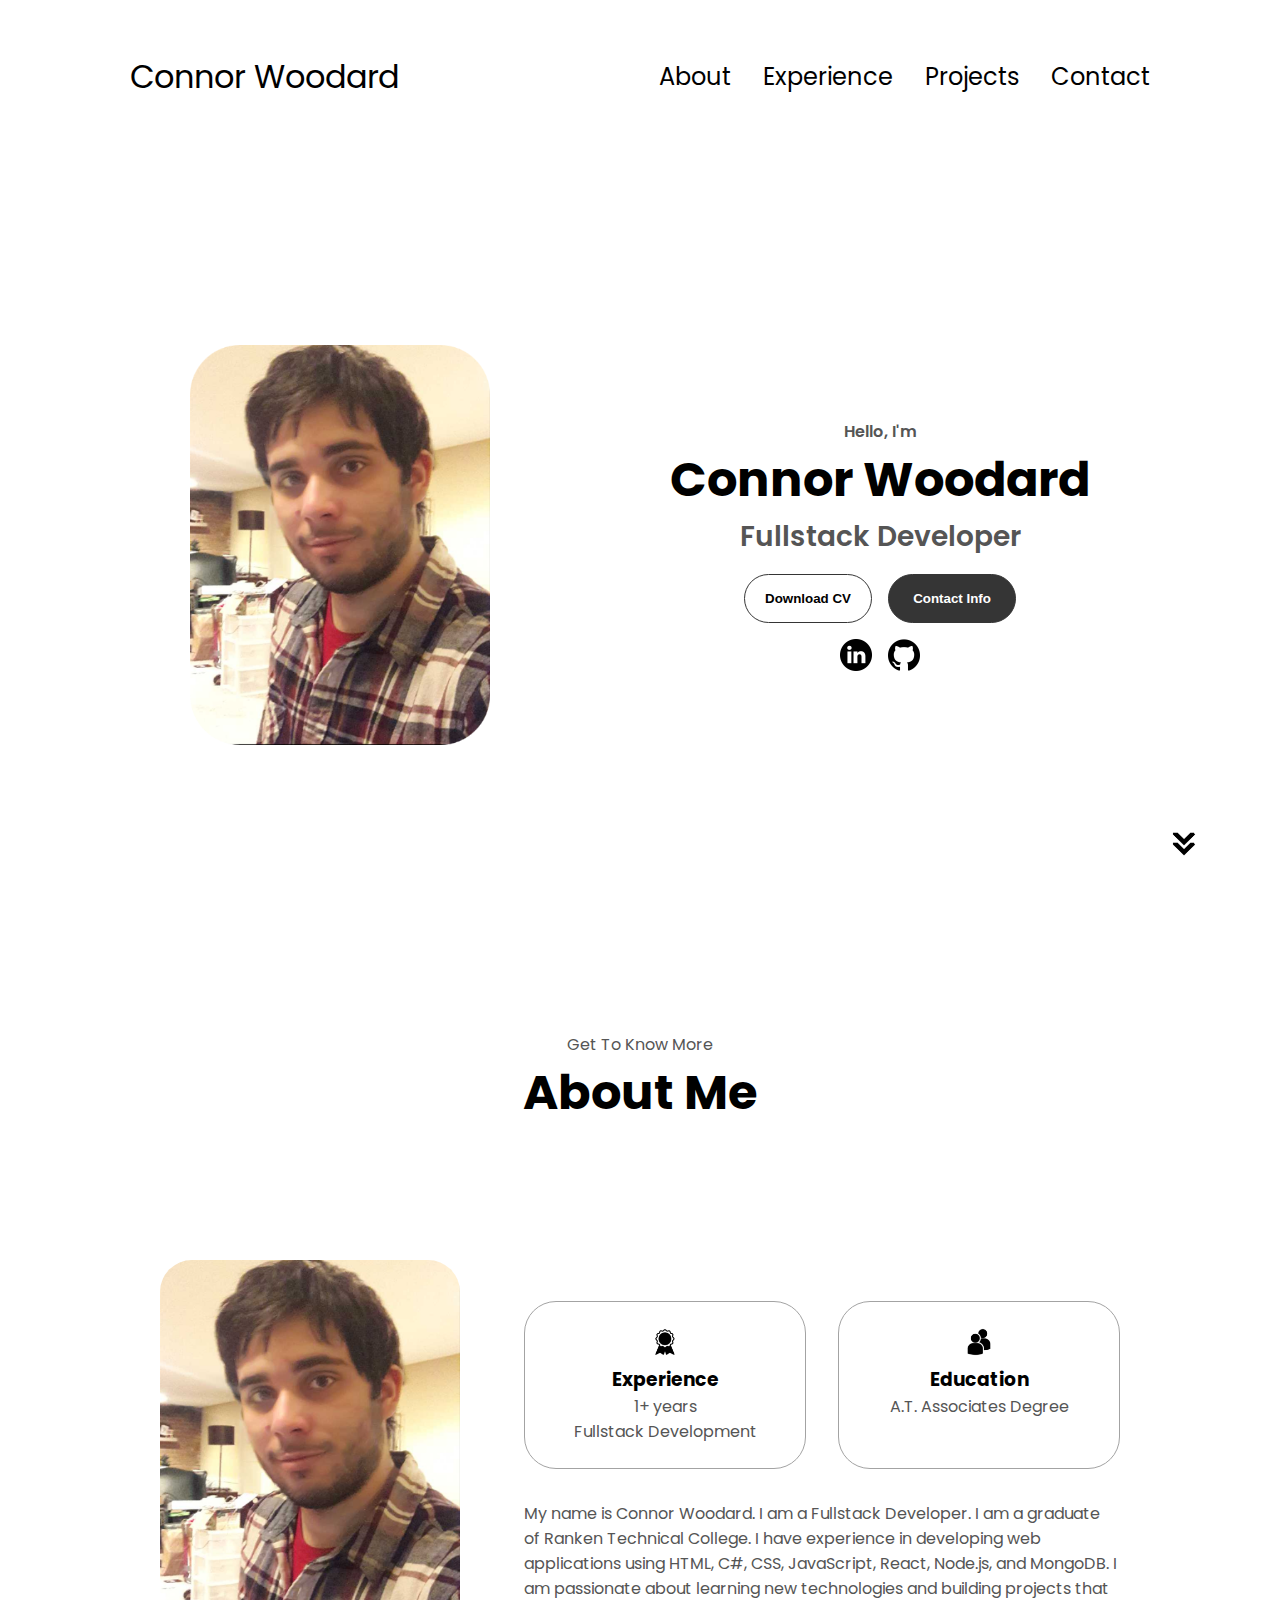
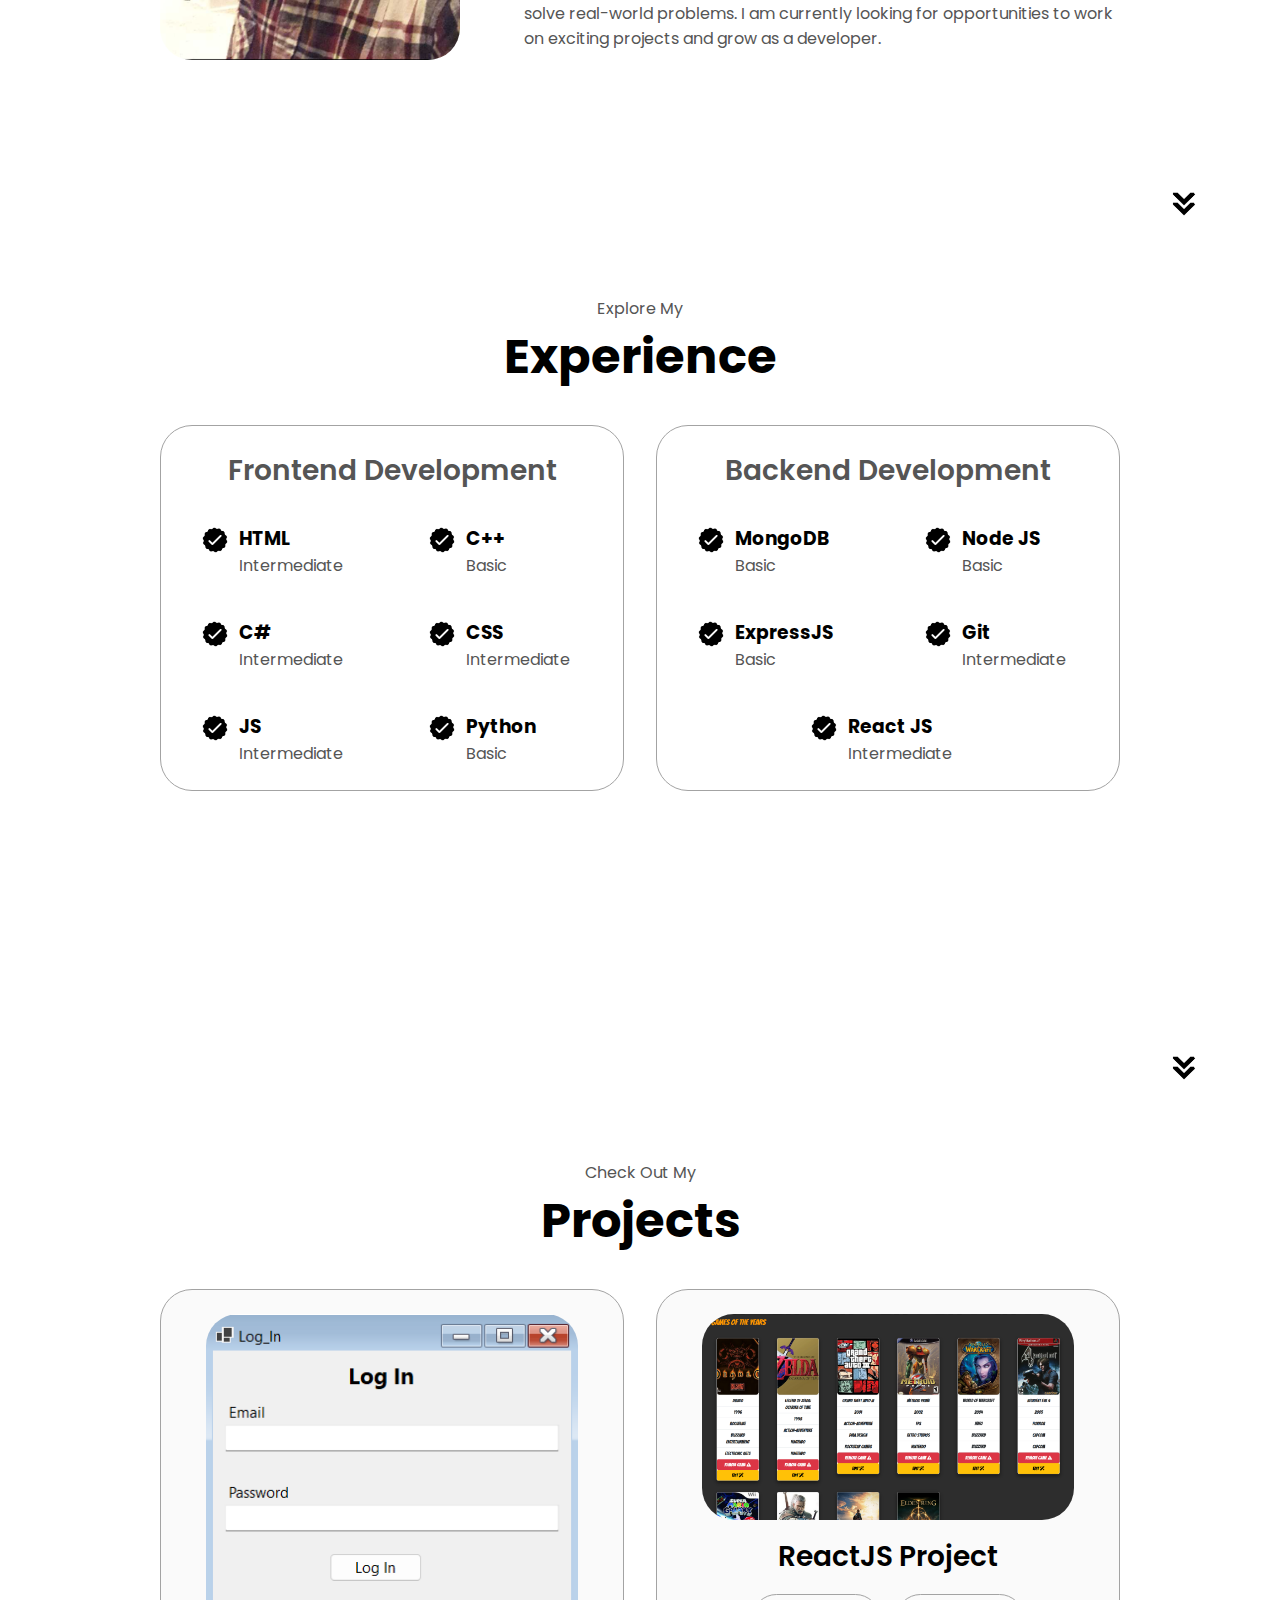
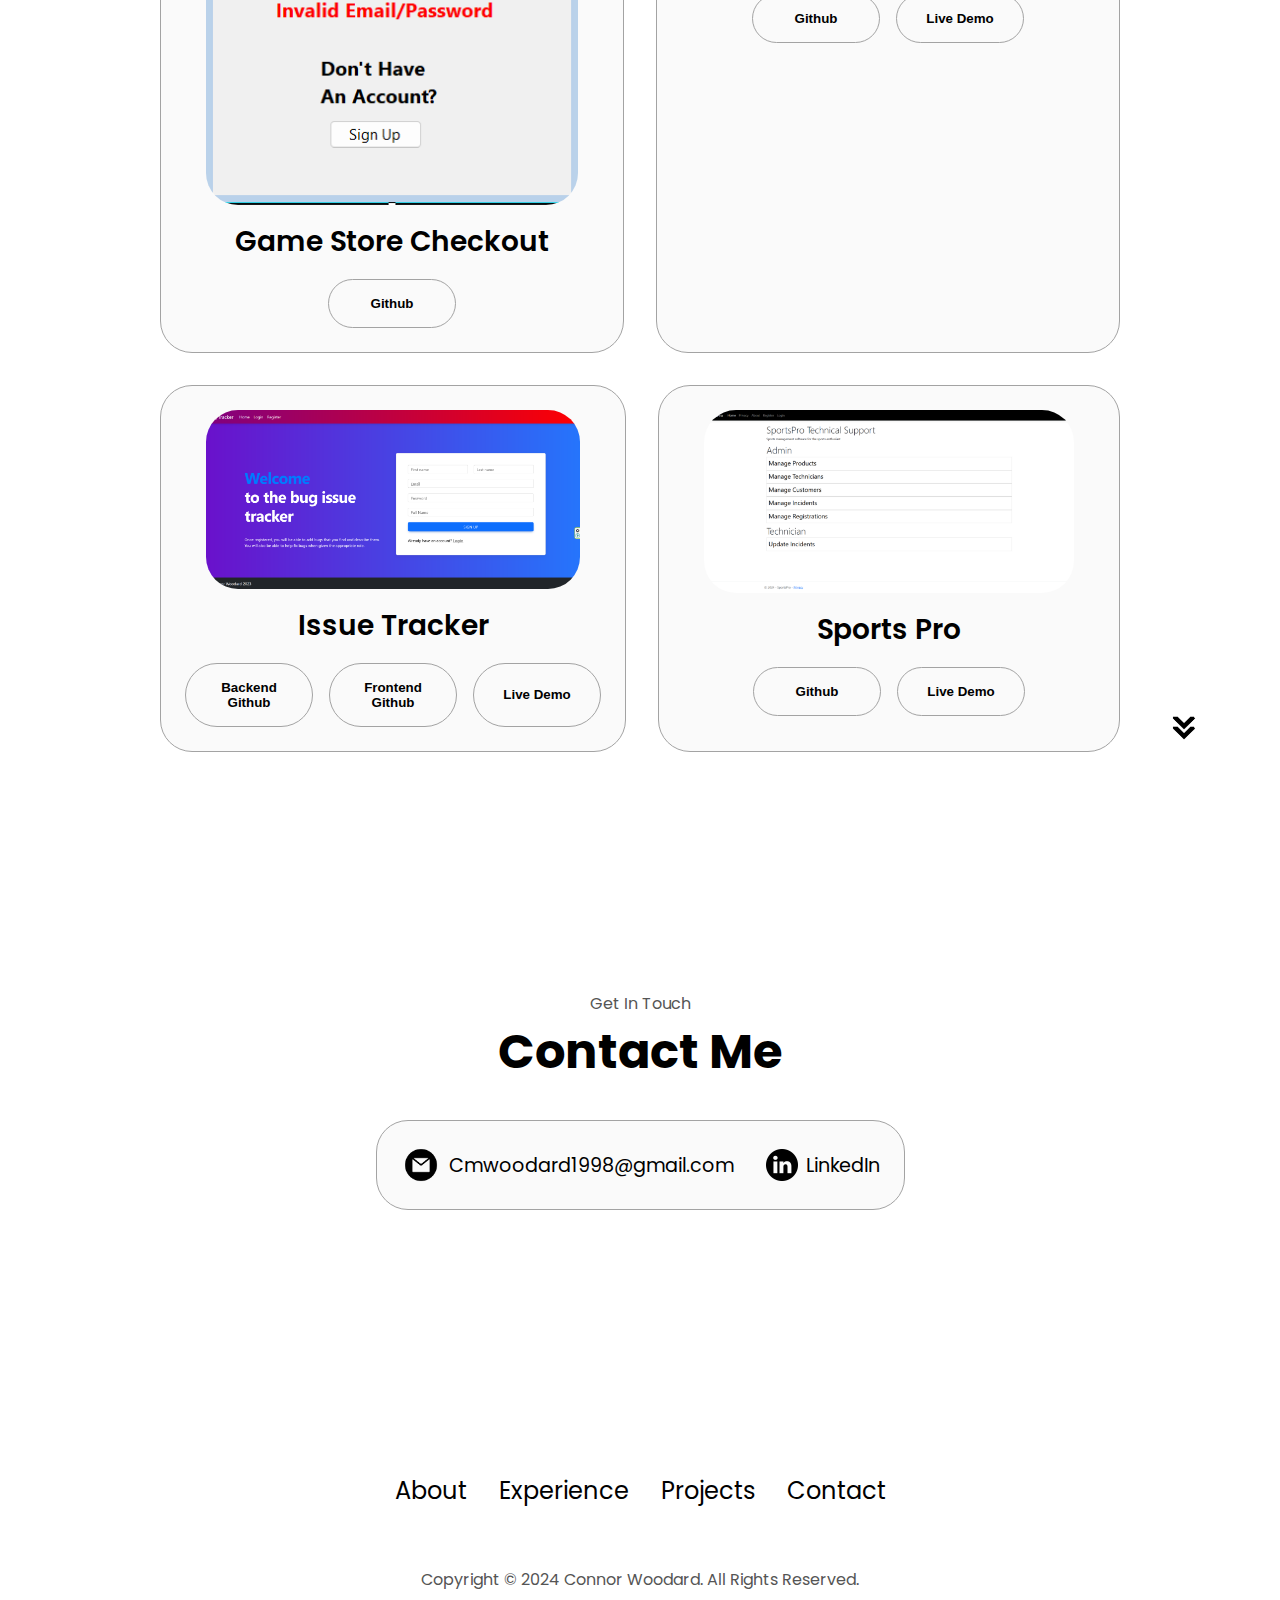
==== index.html @ c9030df3 "new-portfolio" ====
<!DOCTYPE html>
<html lang="en">

<head>
  <meta charset="UTF-8">
  <meta name="viewport" content="width=device-width, initial-scale=1.0">
  <title>My Portfolio</title>
  <link rel="stylesheet" href="style.css">
  <link rel="stylesheet" href="mediaqueries.css">
</head>

<body>
  <nav id="desktop-nav" aria-label="Desktop Navigation">
    <div class="logo">Connor Woodard</div>
    <div>
      <ul class="nav-links">
        <li><a href="#about">About</a></li>
        <li><a href="#experience">Experience</a></li>
        <li><a href="#projects">Projects</a></li>
        <li><a href="#contact">Contact</a></li>
      </ul>
    </div>
  </nav>
  <nav id="hamburger-nav" aria-label="Hamburger Navigation">
    <div class="logo">Connor Woodard</div>
    <div class="hamburger menu">
      <div class="hamburger-icon" onclick="toggleMenu()">
        <span></span>
        <span></span>
        <span></span>
      </div>
      <div class="menu-links">
        <li><a href="#about" onclick="toggleMenu()">About</a></li>
        <li><a href="#experience" onclick="toggleMenu()">Experience</a></li>
        <li><a href="#projects" onclick="toggleMenu()">Projects</a></li>
        <li><a href="#contact" onclick="toggleMenu()">Contact</a></li>
      </div>
    </div>
  </nav>
  <section id="profile">
    <div class="section_pic-container">
      <img src="./assets/me.png" alt="Connor Woodard">
    </div>
    <div class="section_text">
      <p class="section_text_p1">Hello, I'm</p>
      <h1 class="title">Connor Woodard</h1>
      <p class="section_text_p2">Fullstack Developer</p>
      <div class="btn-container">
        <button class="btn btn-color-2" onclick="window.open('./assets/UpdatedResume.pdf')">Download CV</button>
        <button class="btn btn-color-1" onclick="location.href='./#contact'">Contact Info</button>
      </div>
      <div id="socials-container">
        <img src="./assets/linkedin.png" alt="My LinkedIn Profile" class="icon"
          onclick="location.href='https://www.linkedin.com/in/connor-woodard-2947022b9'">
        <img src="./assets/github.png" alt="My Github Profile" class="icon"
          onclick="location.href='https://github.com/ConnorWoodard'">
      </div>
    </div>
    <img src="./assets/arrow.png" alt="Arrow" class="icon arrow" onclick="location.href='./#about'">
  </section>
  <section id="about">
    <p class="section_text_p1">Get To Know More</p>
    <h1 class="title">About Me</h1>
    <div class="section-container">
      <div class="section_pic-container">
        <img src="./assets/me2.png" alt="Connor Woodard" class="about-pic">
      </div>
      <div class="about-details-container">
        <div class="about-containers">
          <div class="details-container">
            <img src="./assets/experience.png" alt="Experience Icon" class="icon">
            <h3>Experience</h3>
            <p>1+ years <br> Fullstack Development</p>
          </div>
          <div class="details-container">
            <img src="./assets/education.png" alt="Education Icon" class="icon">
            <h3>Education</h3>
            <p>A.T. Associates Degree</p>
          </div>
        </div>
        <div class="text-container">
          <p>My name is Connor Woodard. I am a Fullstack Developer. I am a graduate of Ranken Technical College.
            I have experience in developing web applications using HTML, C#, CSS, JavaScript, React, Node.js, and
            MongoDB.
            I am passionate about learning new technologies and building projects that solve real-world problems.
            I am currently looking for opportunities to work on exciting projects and grow as a developer.</p>
        </div>
      </div>
    </div>
    <img src="./assets/arrow.png" alt="Arrow" class="icon arrow" onclick="location.href='./#experience'">
  </section>
  <section id="experience">
    <p class="section_text_p1">Explore My</p>
    <h1 class="title">Experience</h1>
    <div class="experience-details-container">
      <div class="about-containers">
        <div class="details-container">
          <h2 class="experience-sub-title">Frontend Development</h2>
          <div class="article-container">
            <article>
              <img src="./assets/checkmark.png" alt="Experience icon" class="icon">
              <div>
                <h3>HTML</h3>
                <p>Intermediate</p>
              </div>
            </article>
            <article>
              <img src="./assets/checkmark.png" alt="Experience icon" class="icon">
              <div>
                <h3>C++</h3>
                <p>Basic</p>
              </div>
            </article>
            <article>
              <img src="./assets/checkmark.png" alt="Experience icon" class="icon">
              <div>
                <h3>C#</h3>
                <p>Intermediate</p>
              </div>
            </article>
            <article>
              <img src="./assets/checkmark.png" alt="Experience icon" class="icon">
              <div>
                <h3>CSS</h3>
                <p>Intermediate</p>
              </div>
            </article>
            <article>
              <img src="./assets/checkmark.png" alt="Experience icon" class="icon">
              <div>
                <h3>JS</h3>
                <p>Intermediate</p>
              </div>
            </article>
            <article>
              <img src="./assets/checkmark.png" alt="Experience icon" class="icon">
              <div>
                <h3>Python</h3>
                <p>Basic</p>
              </div>
            </article>
          </div>
        </div>
        <div class="details-container">
          <h2 class="experience-sub-title">Backend Development</h2>
          <div class="article-container">
            <article>
              <img src="./assets/checkmark.png" alt="Experience icon" class="icon">
              <div>
                <h3>MongoDB</h3>
                <p>Basic</p>
              </div>
            </article>
            <article>
              <img src="./assets/checkmark.png" alt="Experience icon" class="icon">
              <div>
                <h3>Node JS</h3>
                <p>Basic</p>
              </div>
            </article>
            <article>
              <img src="./assets/checkmark.png" alt="Experience icon" class="icon">
              <div>
                <h3>ExpressJS</h3>
                <p>Basic</p>
              </div>
            </article>
            <article>
              <img src="./assets/checkmark.png" alt="Experience icon" class="icon">
              <div>
                <h3>Git</h3>
                <p>Intermediate</p>
              </div>
            </article>
            <article>
              <img src="./assets/checkmark.png" alt="Experience icon" class="icon">
              <div>
                <h3>React JS</h3>
                <p>Intermediate</p>
              </div>
            </article>
          </div>
        </div>
      </div>
    </div>
    <img src="./assets/arrow.png" alt="Arrow" class="icon arrow" onclick="location.href='./#projects'">
  </section>
  <section id="projects">
    <p class="section_text_p1">Check Out My</p>
    <h1 class="title">Projects</h1>
    <div class="experience-details-container">
      <div class="about-containers project-containers">
        <div class="details-container color-container">
          <div class="article-container">
            <img src="./assets/First Semester.png" alt="Project 1" class="project-img">
          </div>
          <h2 class="experience-sub-title project-title">Game Store Checkout</h2>
          <div class="btn-container">
            <button class="btn btn-color-2 project-btn"
              onclick="location.href='https://github.com/ConnorWoodard/GameNite2023'">
              Github
            </button>
          </div>
        </div>
        <div class="details-container color-container">
          <div class="article-container">
            <img src="./assets/Second Semester.png" alt="Project 3" class="project-img">
          </div>
          <h2 class="experience-sub-title project-title">ReactJS Project</h2>
          <div class="btn-container">
            <button class="btn btn-color-2 project-btn"
              onclick="location.href='https://github.com/ConnorWoodard/react-final'">
              Github
            </button>
            <button class="btn btn-color-2 project-btn"
              onclick="location.href='https://connorwoodard.github.io/react-final/'">
              Live Demo
            </button>
          </div>
        </div>
        <div class="details-container color-container">
          <div class="article-container">
            <img src="./assets/Live Page.png" alt="Project 4" class="project-img">
          </div>
          <h2 class="experience-sub-title project-title">Issue Tracker</h2>
          <div class="btn-container">
            <button class="btn btn-color-2 project-btn"
              onclick="location.href='https://github.com/ConnorWoodard/issue-tracker-backend'">
              Backend Github
            </button>
            <button class="btn btn-color-2 project-btn"
              onclick="location.href='https://github.com/ConnorWoodard/issue-tracker-react'">
              Frontend Github
            </button>
            <button class="btn btn-color-2 project-btn"
              onclick="location.href='https://woodard-issuetracker-frontend.uc.r.appspot.com/'">
              Live Demo
            </button>
          </div>
        </div>
        <div class="details-container color-container">
          <div class="article-container">
            <img src="./assets/Final Semester.png" alt="Project 5" class="project-img">
          </div>
          <h2 class="experience-sub-title project-title">Sports Pro</h2>
          <div class="btn-container">
            <button class="btn btn-color-2 project-btn"
              onclick="location.href='https://github.com/ConnorWoodard/FinalProject'">
              Github
            </button>
            <button class="btn btn-color-2 project-btn"
              onclick="location.href='https://woodardsportspro.azurewebsites.net/'">
              Live Demo
            </button>
          </div>
        </div>
      </div>
    </div>
    <img src="./assets/arrow.png" alt="Arrow" class="icon arrow" onclick="location.href='./#contact'">
  </section>
  <section id="contact">
    <p class="section_text_p1">Get In Touch</p>
    <h1 class="title">Contact Me</h1>
    <div class="contact-info-upper-container">
      <div class="contact-info-container">
        <img src="./assets/email.png" alt="Email Icon" class="icon contact-icon email-icon">
        <p><a href="mailto:cmwoodard1998@gmail.com">Cmwoodard1998@gmail.com</a></p>
      </div>
      <div class="contact-info-container">
        <img src="./assets/linkedin.png" alt="LinkedIn Icon" class="icon contact-icon">
        <p><a href="https://www.linkedin.com/in/connor-woodard-2947022b9">LinkedIn</a></p>
      </div>
    </div>
  </section>
  <footer>
    <nav>
      <div class="nav-links-container">
        <ul class="nav-links">
          <li><a href="#about">About</a></li>
          <li><a href="#experience">Experience</a></li>
          <li><a href="#projects">Projects</a></li>
          <li><a href="#contact">Contact</a></li>
        </ul>
      </div>
    </nav>
    <p>Copyright &#169; 2024 Connor Woodard. All Rights Reserved.</p>
  </footer>
  <script src="script.js"></script>
</body>

</html>
---- style.css ----
/* GENERAL STYLES */

@import url('https://fonts.googleapis.com/css2?family=Poppins:wght@300;400;500;600&display=swap');

* {
  margin: 0;
  padding: 0;
}

body {
  font-family: 'Poppins', sans-serif;
}

html {
  scroll-behavior: smooth;
}

p {
  color: rgb(85, 85, 85);
}

/* TRANSITION */

a, 
.btn {
  transition: all 300ms ease;
}

/* DESKTOP */

nav,
.nav-links {
  display: flex;
}

nav {
  justify-content: space-around;
  align-items: center;
  height: 17vh;
}

.nav-links {
  gap: 2rem;
  list-style: none;
  font-size: 1.5rem
}

a {
  color: black;
  text-decoration: none;
  text-decoration-color: white;
}

a:hover {
  color: grey;
  text-decoration: underline;
  text-underline-offset: 1rem;
  text-decoration-color: rgb(181, 181, 181);
}

.logo {
  font-size: 2rem;
}

.logo:hover {
  cursor: default;
}

/* HAMBURGER MENU */

#hamburger-nav {
  display: none;
}

.hamburger-menu {
  position: relative;
  display: inline-block;
}

.hamburger-icon {
  display: flex;
  flex-direction: column;
  justify-content: space-between;
  height: 24px;
  width: 30px;
  cursor: pointer;
}

.hamburger-icon span {
  width: 100%;
  height: 2px;
  background-color: black;
  transition: all 0.3 ease-in-out;
}

.menu-links {
  position: absolute;
  right: 0;
  background-color: white;
  width: fit-content;
  max-height: 0;
  overflow: hidden;
  transition: all 0.3s ease-in-out;
  height: auto;
}

.menu-links a {
  display: block;
  padding: 10px;
  text-align: center;
  font-size: 1rem;
  color: black;
  text-decoration: none;
  transition: all 0.3s ease-in-out;
}

.menu-links li {
  list-style: none;
}

.menu-links.open {
  max-height: 300px;
}

 .hamburger-icon.open span:first-child {
  transform: rotate(45deg) translate(10px, 5px);
}

.hamburger-icon.open span:nth-child(2) {
  opacity: 0;
}

.hamburger-icon.open span:last-child {
  transform: rotate(-45deg) translate(10px, -5px);
} 

 .hamburger-icon span:first-child {
  transform: none;
}

.hamburger-icon span:first-child {
  opacity: 1;
}

.hamburger-icon span:first-child {
  transform: none;
}

/* SECTIONS */

section {
  padding-top: 4vh;
  height: 96vh;
  margin: 0 10rem;
  box-sizing: border-box;
  min-height: fit-content;
}

.section-container {
  display: flex;
}

/* PROFILE SECTION */

#profile {
  position: relative;
  display: flex;
  justify-content: center;
  gap: 5rem;
  height: 80vh;
}

.section_pic-container {
  display: flex;
  height: 400px;
  width: 400px;
  margin: auto 0;
}

.section_text {
  align-self: center;
  text-align: center;
}

.section_text p {
  font-weight: 600;
}

.section_text_p1 {
  text-align: center;
}

.section_text_p2 {
  font-size: 1.75rem;
  margin-bottom: 1rem;
}

.title {
  font-size: 3rem;
  text-align: center;
}

#socials-container {
  display: flex;
  justify-content: center;
  margin-top: 1rem;
  gap: 1rem;
}

/* ICONS */

.icon {
  cursor: pointer;
  height: 2rem;
}

/* BUTTONS */

.btn-container {
  display: flex;
  justify-content: center;
  gap: 1rem;
}

.btn {
  font-weight: 600;
  transition: all 300ms ease;
  padding: 1rem;
  width: 8rem;
  border-radius: 2rem;
}

.btn-color-1, 
.btn-color-2 {
  border: rgb(53,53,53) 0.1rem solid;
}

.btn-color-1:hover, 
.btn-color-2:hover {
  cursor: pointer;
}

.btn-color-1, 
.btn-color-2:hover {
  background: rgb(53,53,53);
  color: white;
}

.btn-color-1:hover {
  background: rgb(0,0,0);
}

.btn-color-2 {
  background: none;
}

.btn-color-2:hover {
  border: rgb(255,255,255) 0.1rem solid;
}

.btn-container {
  gap: 1rem;
}

/* ABOUT SECTION */

#about {
  position: relative;
}

.about-containers {
  gap: 2rem;
  margin-bottom: 2rem;
  margin-top: 2rem;
}

.about-details-container {
  justify-content: center;
  flex-direction: column;
}

.about-containers,
.about-details-container {
  display: flex;
}

.about-pic {
  border-radius: 2rem;
}

.arrow {
  position: absolute;
  right: -5rem;
  bottom: 2.5rem;
}

.details-container {
  padding: 1.5rem;
  flex: 1;
  background: white;
  border-radius: 2rem;
  border: rgb(53, 53, 53) 0.1rem solid;
  border-color: rgb(163, 163, 163);
  text-align: center;
}

.section-container {
  gap: 4rem;
  height: 80%;
}

.section_pic-container {
  height: 400px;
  width: 400px;
  margin: auto 0;
}

/* EXPERIENCE SECTION */

#experience {
  position: relative;
}

.experience-sub-title {
  color: rgb(85, 85, 85);
  font-weight: 600;
  font-size: 1.75rem;
  margin-bottom: 2rem;
}

.experience-details-container {
  display: flex;
  justify-content: center;
  flex-direction: column;
}

.article-container {
  display: flex;
  text-align: initial;
  flex-wrap: wrap;
  flex-direction: row;
  gap: 2.5rem;
  justify-content: space-around;
}

article {
  display: flex;
  width: 10rem;
  gap: 0.5rem;
}

article .icon {
  cursor: default;
}

/* PROJECTS SECTION */

#projects {
  position: relative;
}

.color-container {
  border-color:rgb(163, 163, 163);
  background: rgb(250, 250, 250);
}

.project-img {
  border-radius: 2rem;
  width: 90%;
  height: 90%;
}

.project-title {
  margin: 1rem;
  color: black;
}

.project-btn {
  color: black;
  border-color:rgb(163, 163, 163);
}

/* CONTACT SECTION */

#contact {
  display: flex;
  justify-content: center;
  flex-direction: column;
  height: 70vh;
}

.contact-info-upper-container {
  display: flex;
  justify-content: center;
  border-radius: 2rem;
  border: rgb(53, 53, 53) 0.1rem solid;
  border-color: rgb(163, 163, 163);
  background: rgb(250, 250, 250);
  margin: 2rem auto;
  padding: 0.5rem;
}

.contact-info-container {
  display: flex;
  align-items: center;
  justify-content: center;
  gap: 0.5rem;
  margin: 1rem;
}

.contact-info-container p {
  font-size: larger;
}

.contact-icon {
  cursor: default;
}

.email-icon {
  height: 2.5rem;
}

/* FOOTER */

footer {
  height: 26vh;
  margin: 0 1rem;
}

footer p {
  text-align: center;
}
---- mediaqueries.css ----
@media screen and (max-width: 1400px) {
  #profile {
    height: 83vh;
    margin-bottom: 6rem;
  }

  .about-containers {
    flex-wrap: wrap;
  }
}

@media screen and (max-width: 1200px) {
  #desktop-nav {
    display: none;
  }

  #hamburger-nav {
    display: flex;
  }

  #experience, .experience-details-container {
    margin-top: 2rem;
  }

  #profile, .section-container {
    display: block;
  }

  .arrow {
    display: none;
  }

  section, .section-container {
    height: fit-content;
  }

  section {
    margin: 0 5%;
  }

  .section_pic-container {
    width: 275px;
    height: 275px;
    margin: 0 auto 2rem;
  }

  .about-containers {
    margin-top: 0;
  }
}

@media screen and (max-width: 600px) {
  #contact,
  footer {
    height: 40vh;
  }

  /* #profile {
    height: 83vh;
    margin-bottom: 0;
  } */

  article {
    font-size: 1rem;
  }

  footer nav {
    height: fit-content;
    margin-bottom: 2rem;
  }

  .about-containers, .contact-info-upper-container, .btn-container {
    flex-wrap: wrap;
  }

  .contact-info-container {
    margin: 0;
  }

  .contact-info-container p, .nav-links li a {
    font-size: 1rem;
  }

  .experience-sub-title {
    font-size: 1.25rem;
  }

  .logo {
    font-size: 1.5rem;
  }

  .nav-links {
    flex-direction: column;
    gap: 0.5rem;
    text-align: center;
  }

  .section_pic-container {
    width: auto;
    height: 46vw;
    justify-content: center;
  }

  .section_text_p2 {
    font-size: 1.25rem;
  }

  .title {
    font-size: 2rem;
  }

  .text-container {
    text-align: justify;
  }
}
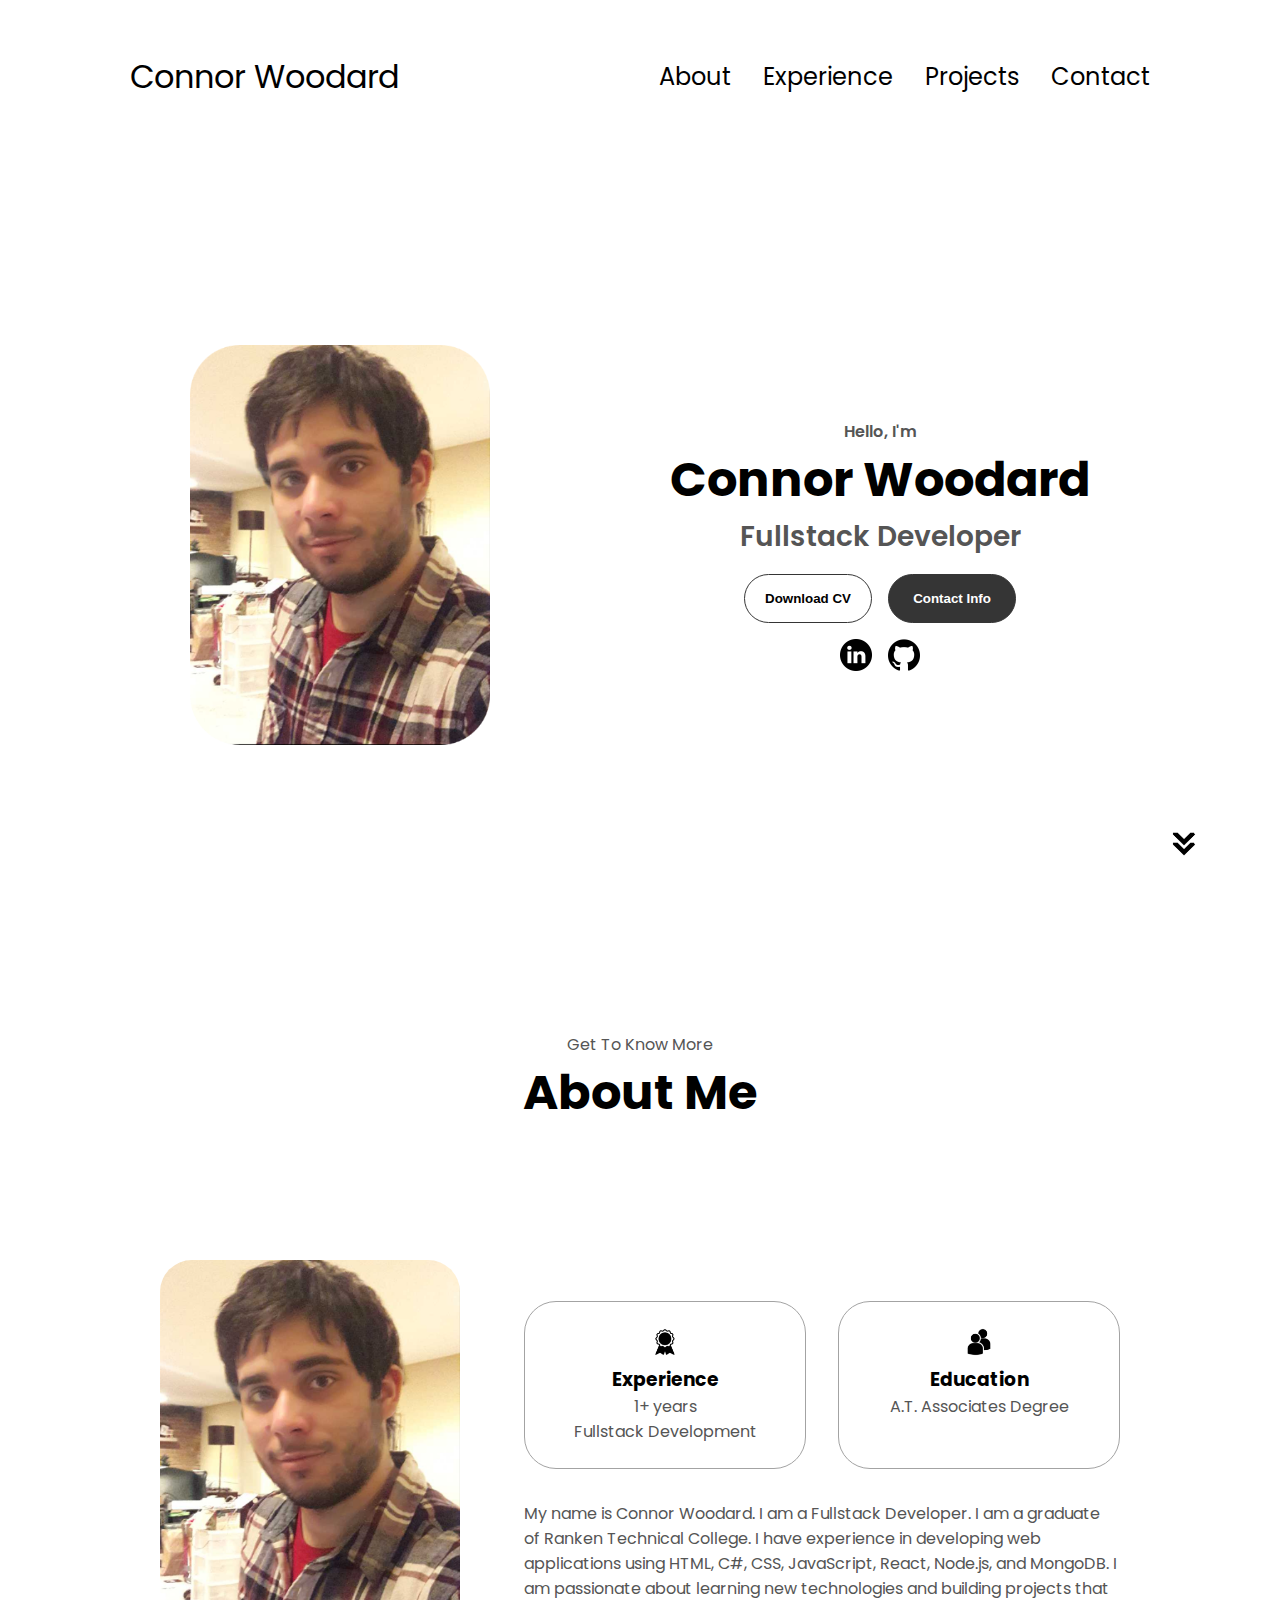
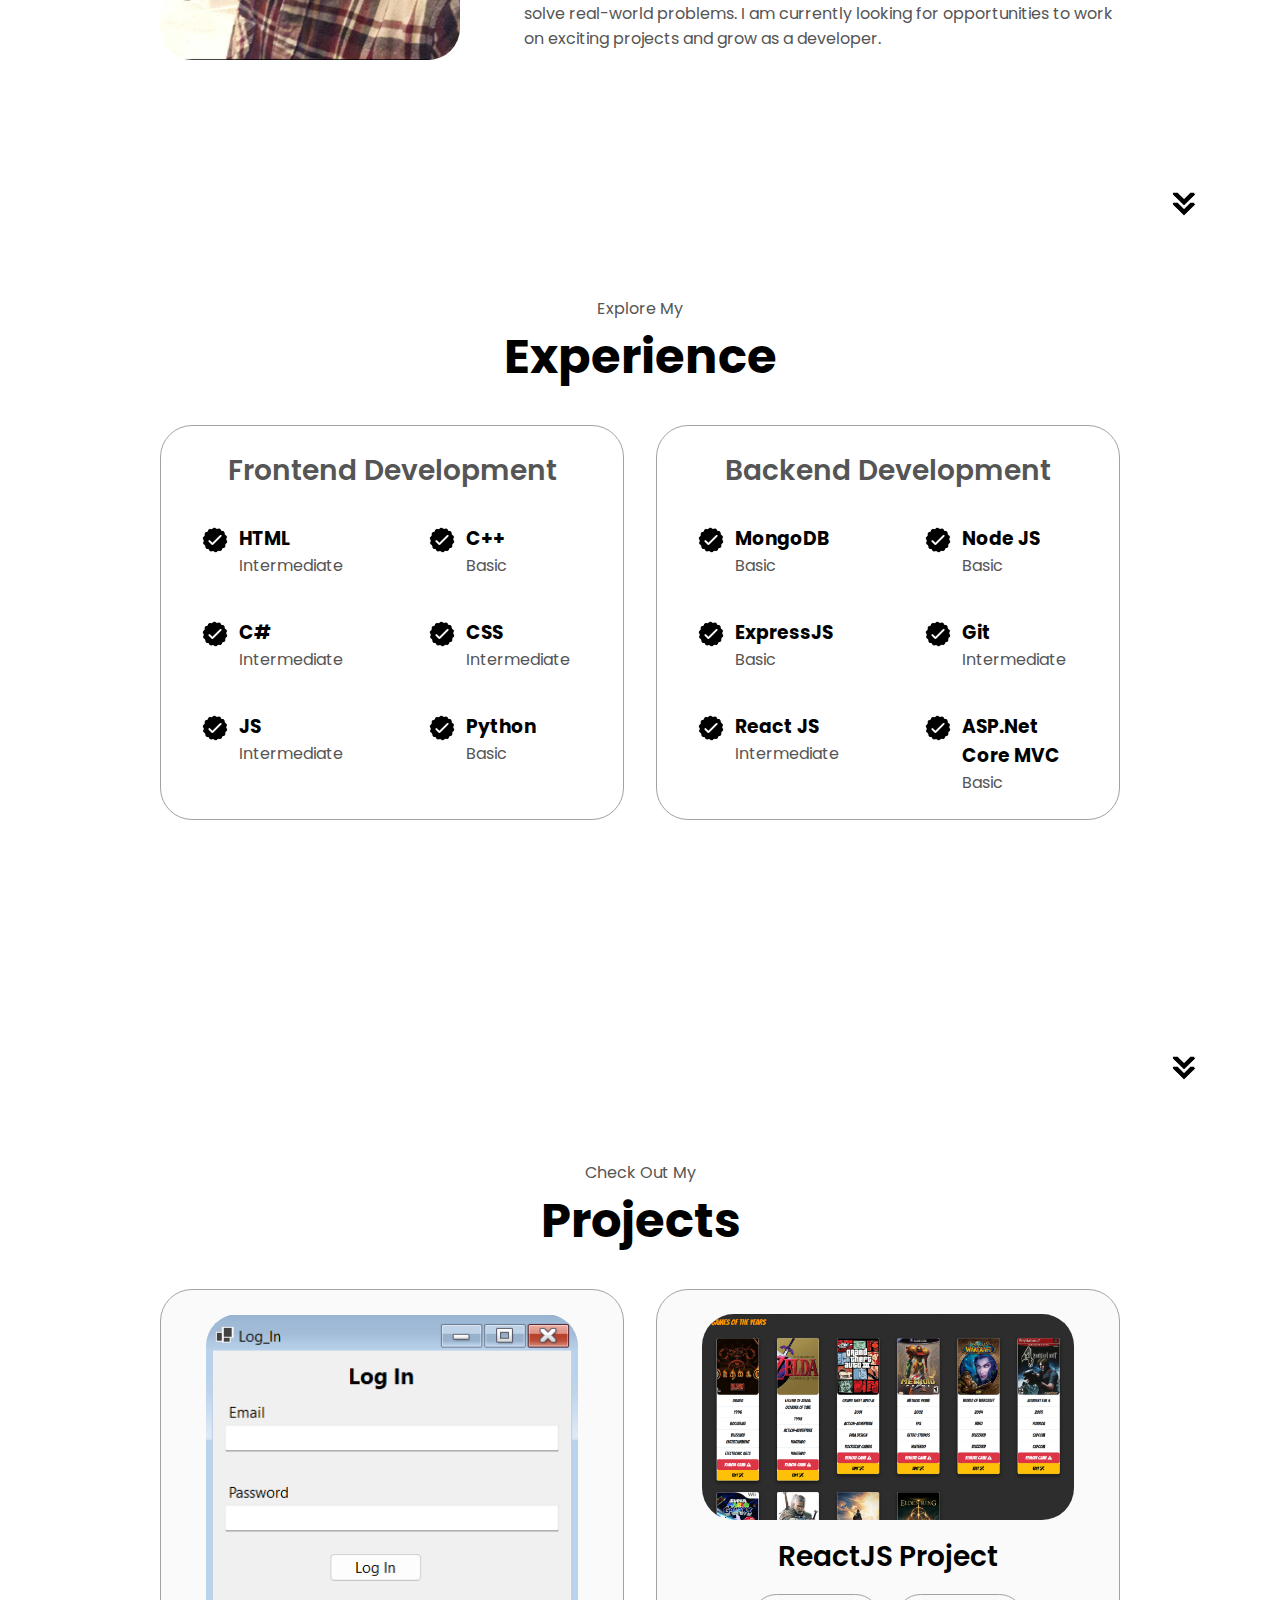
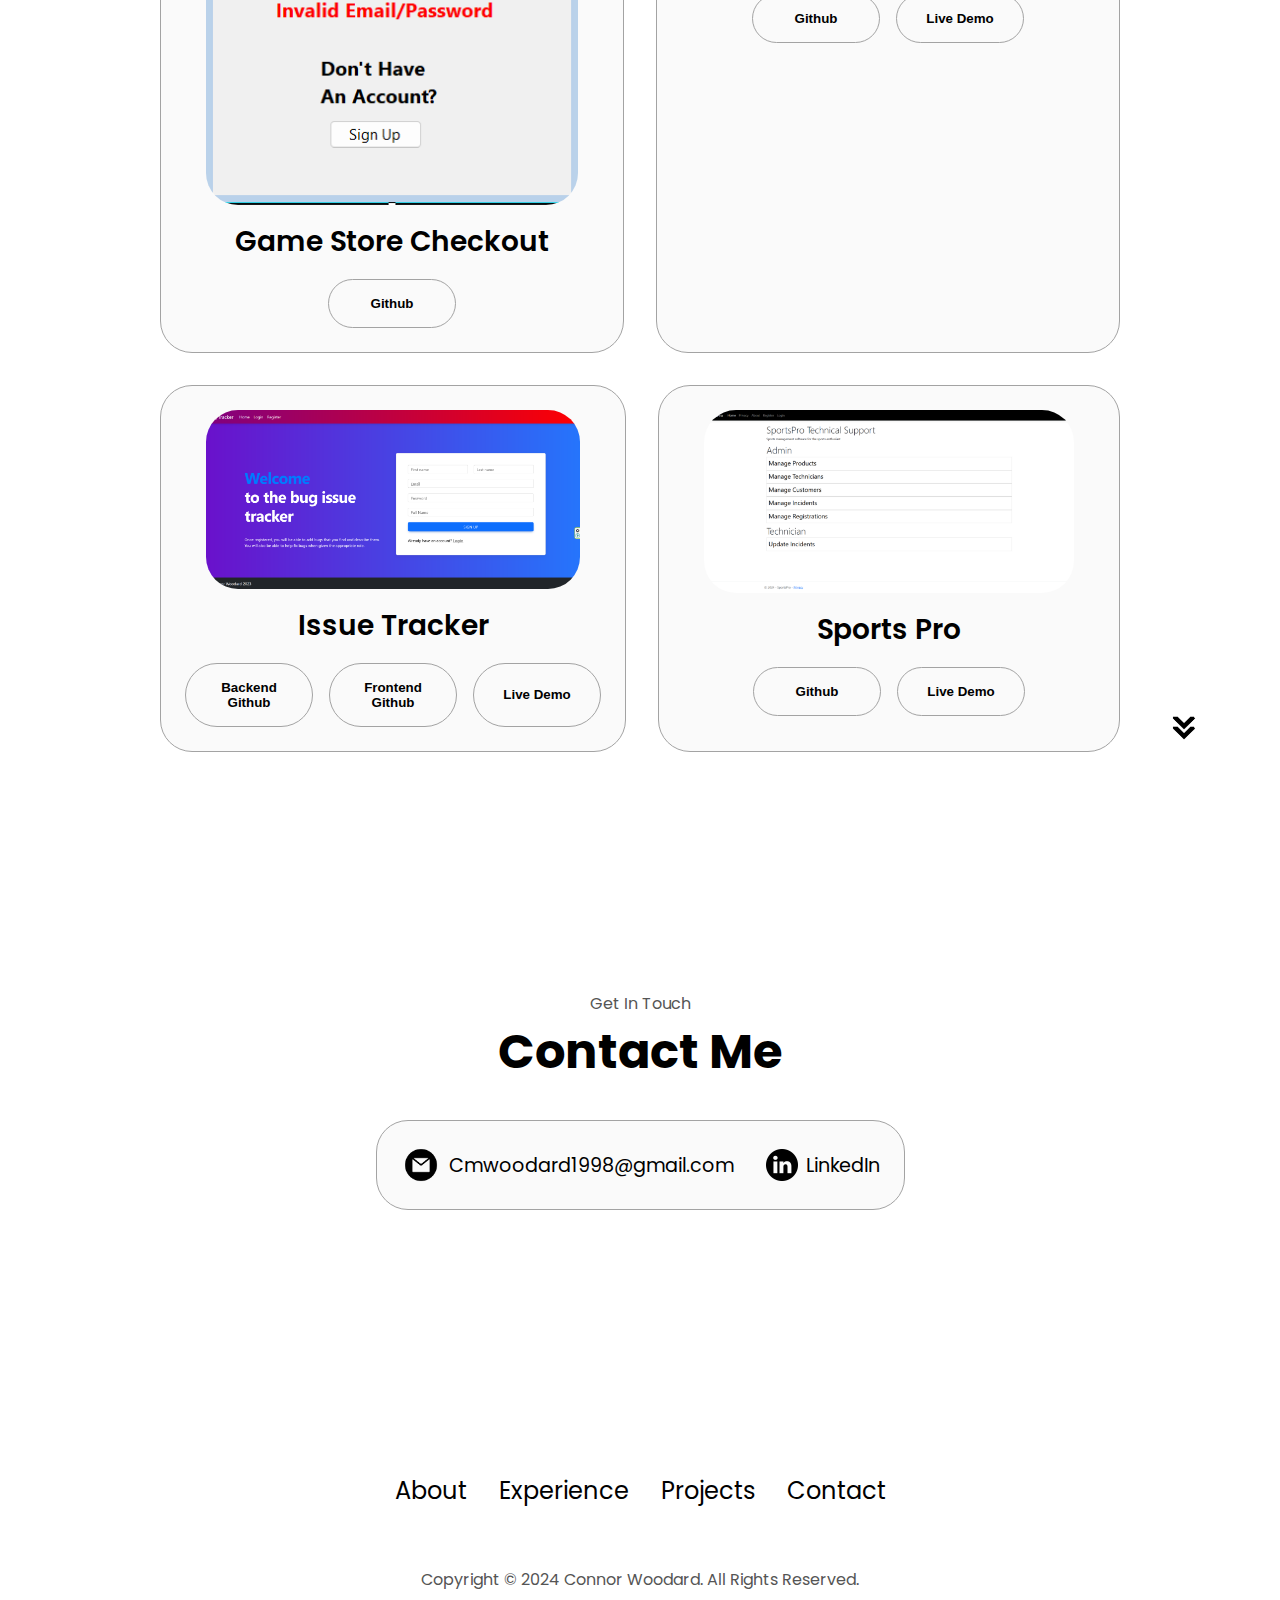
==== commit fa793b41: "final push" ====
--- a/index.html
+++ b/index.html
@@ -179,6 +179,13 @@
                 <p>Intermediate</p>
               </div>
             </article>
+            <article>
+              <img src="./assets/checkmark.png" alt="Experience icon" class="icon">
+              <div>
+                <h3>ASP.Net Core MVC</h3>
+                <p>Basic</p>
+              </div>
+            </article>
           </div>
         </div>
       </div>
--- a/style.css
+++ b/style.css
@@ -380,6 +380,7 @@
   border-color:rgb(163, 163, 163);
 }
 
+
 /* CONTACT SECTION */
 
 #contact {
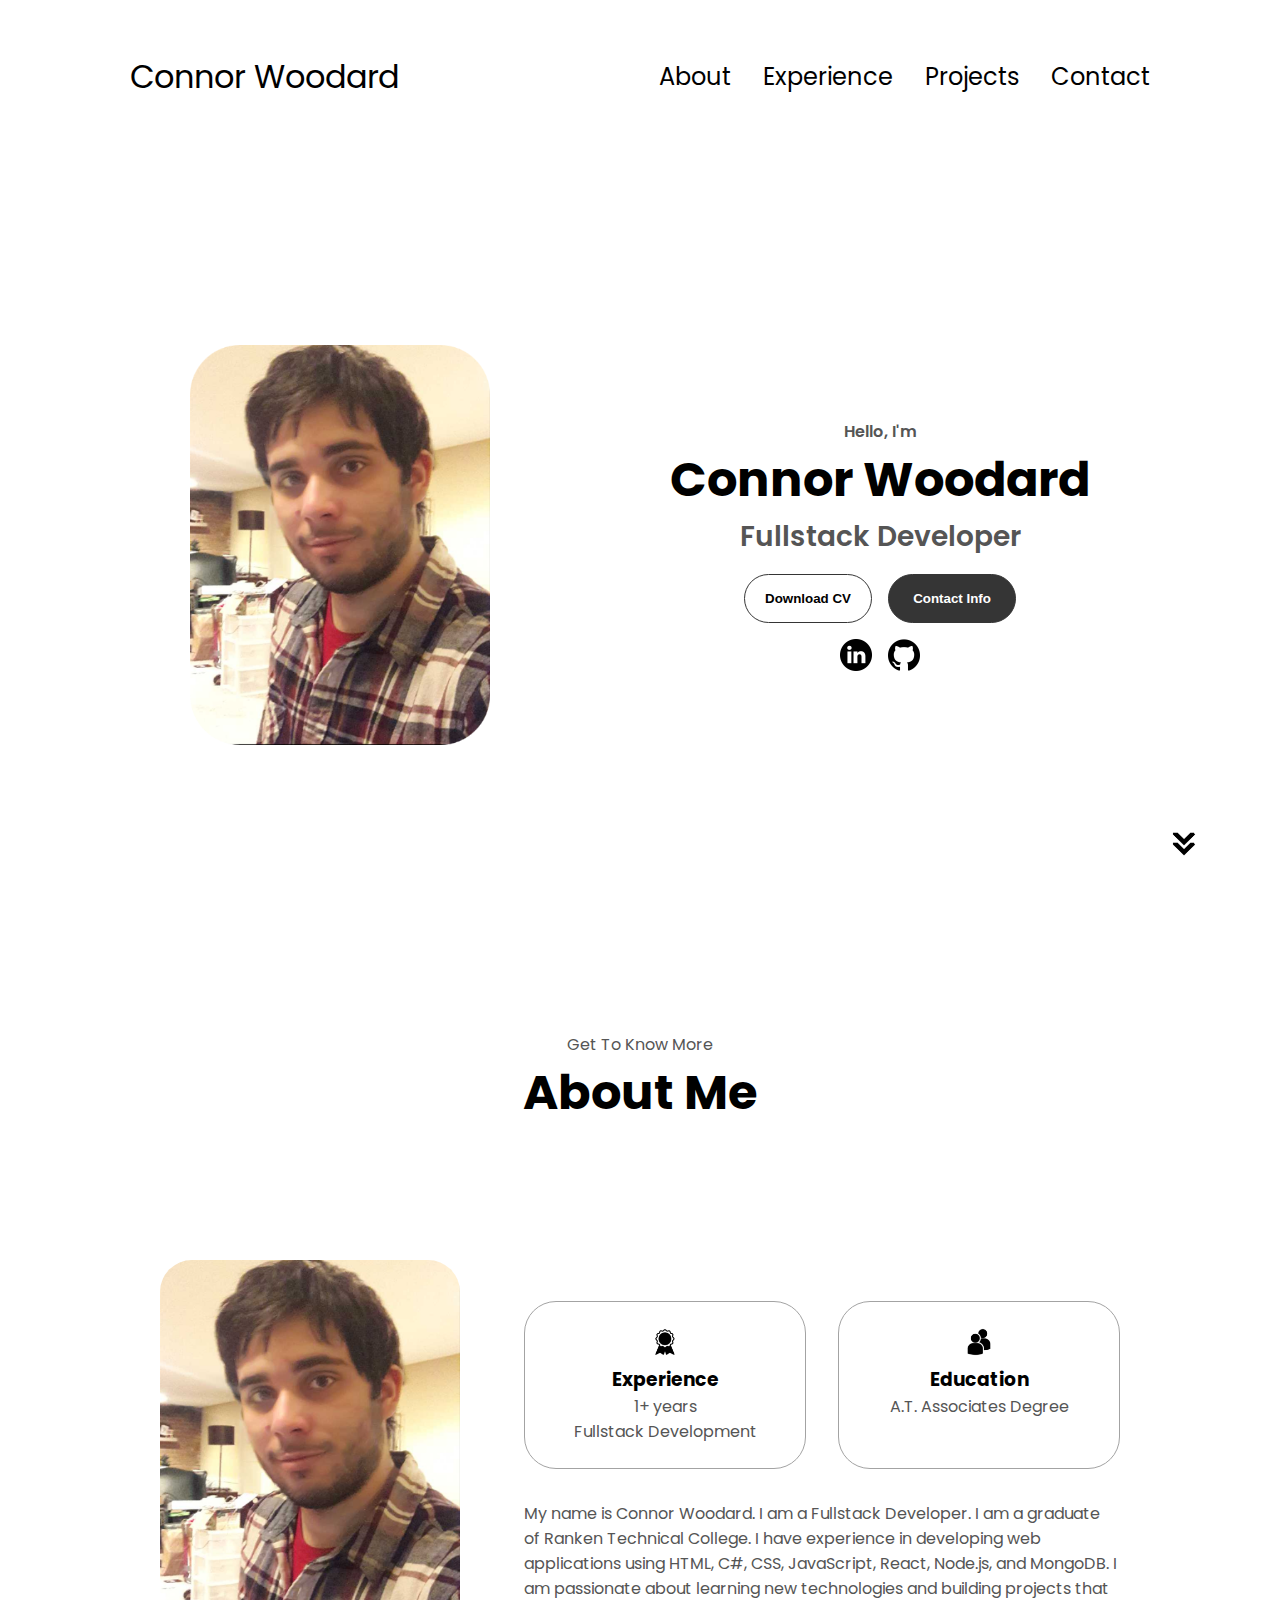
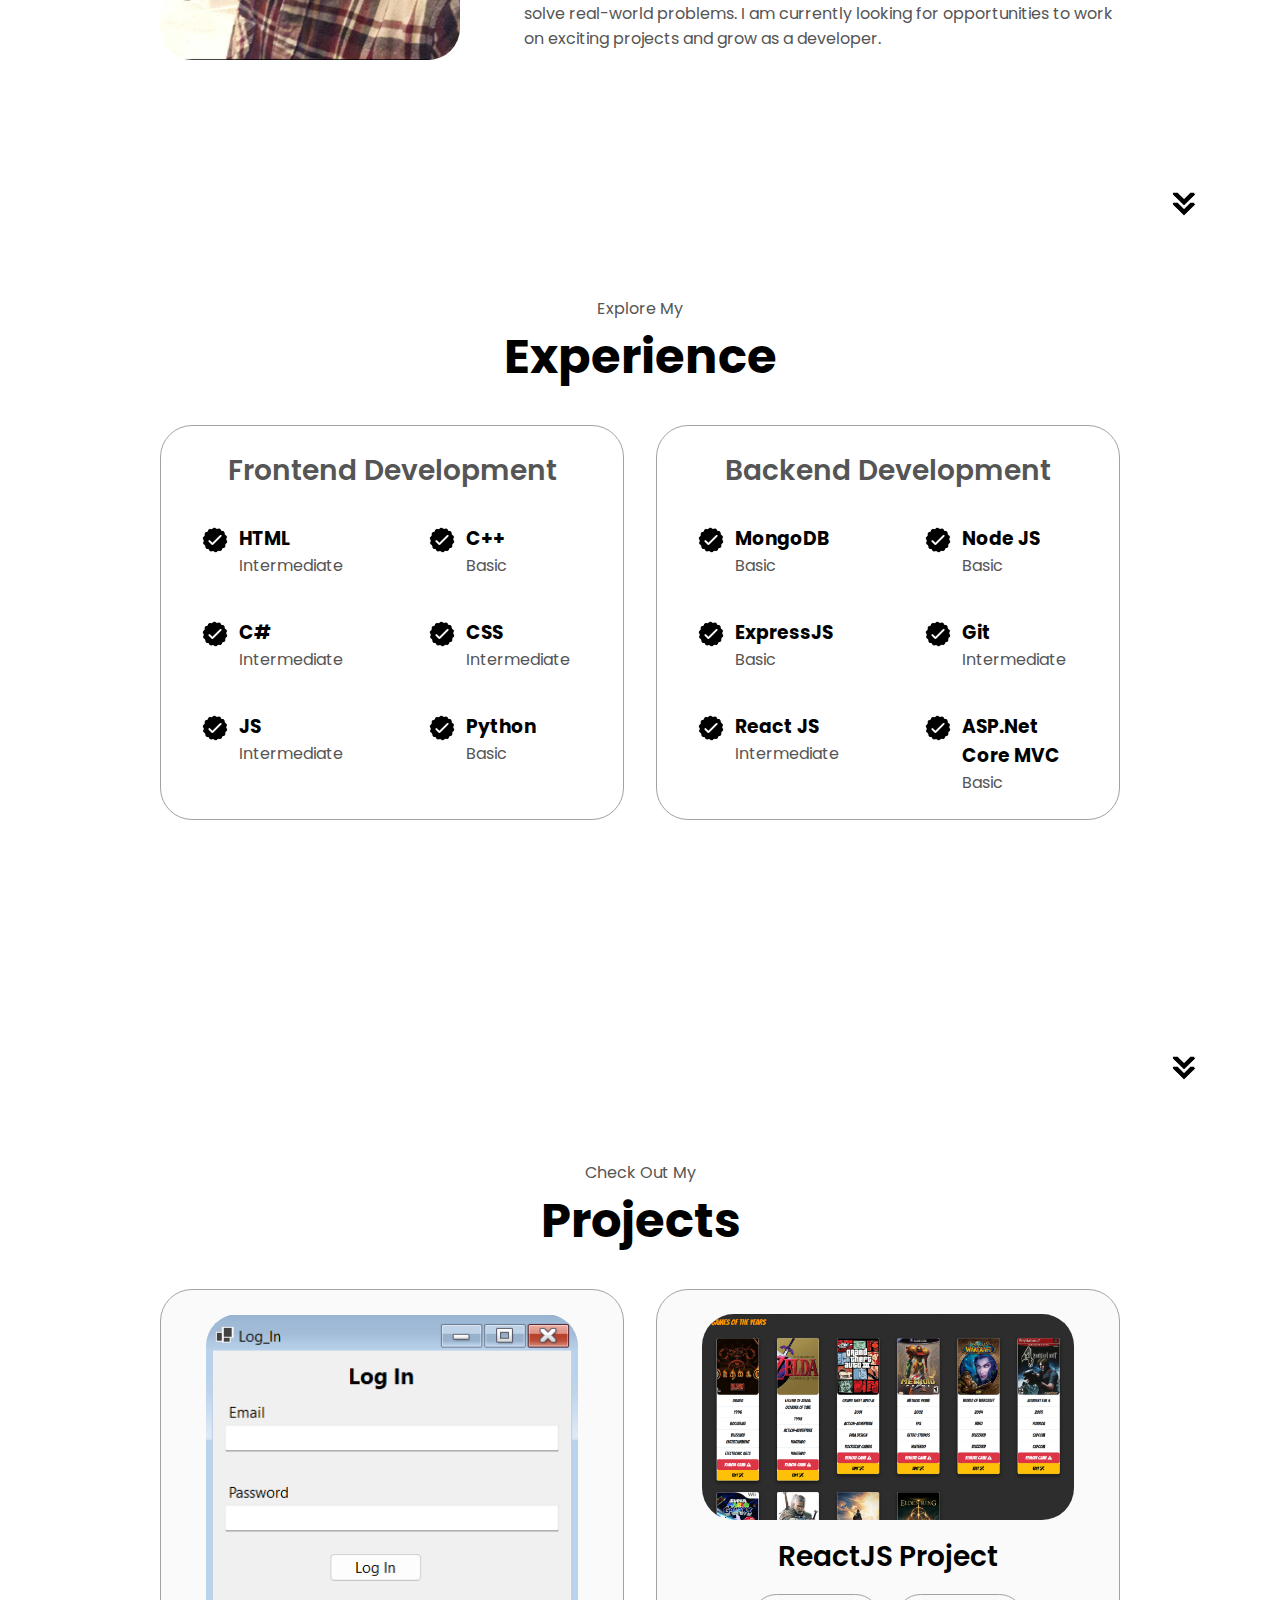
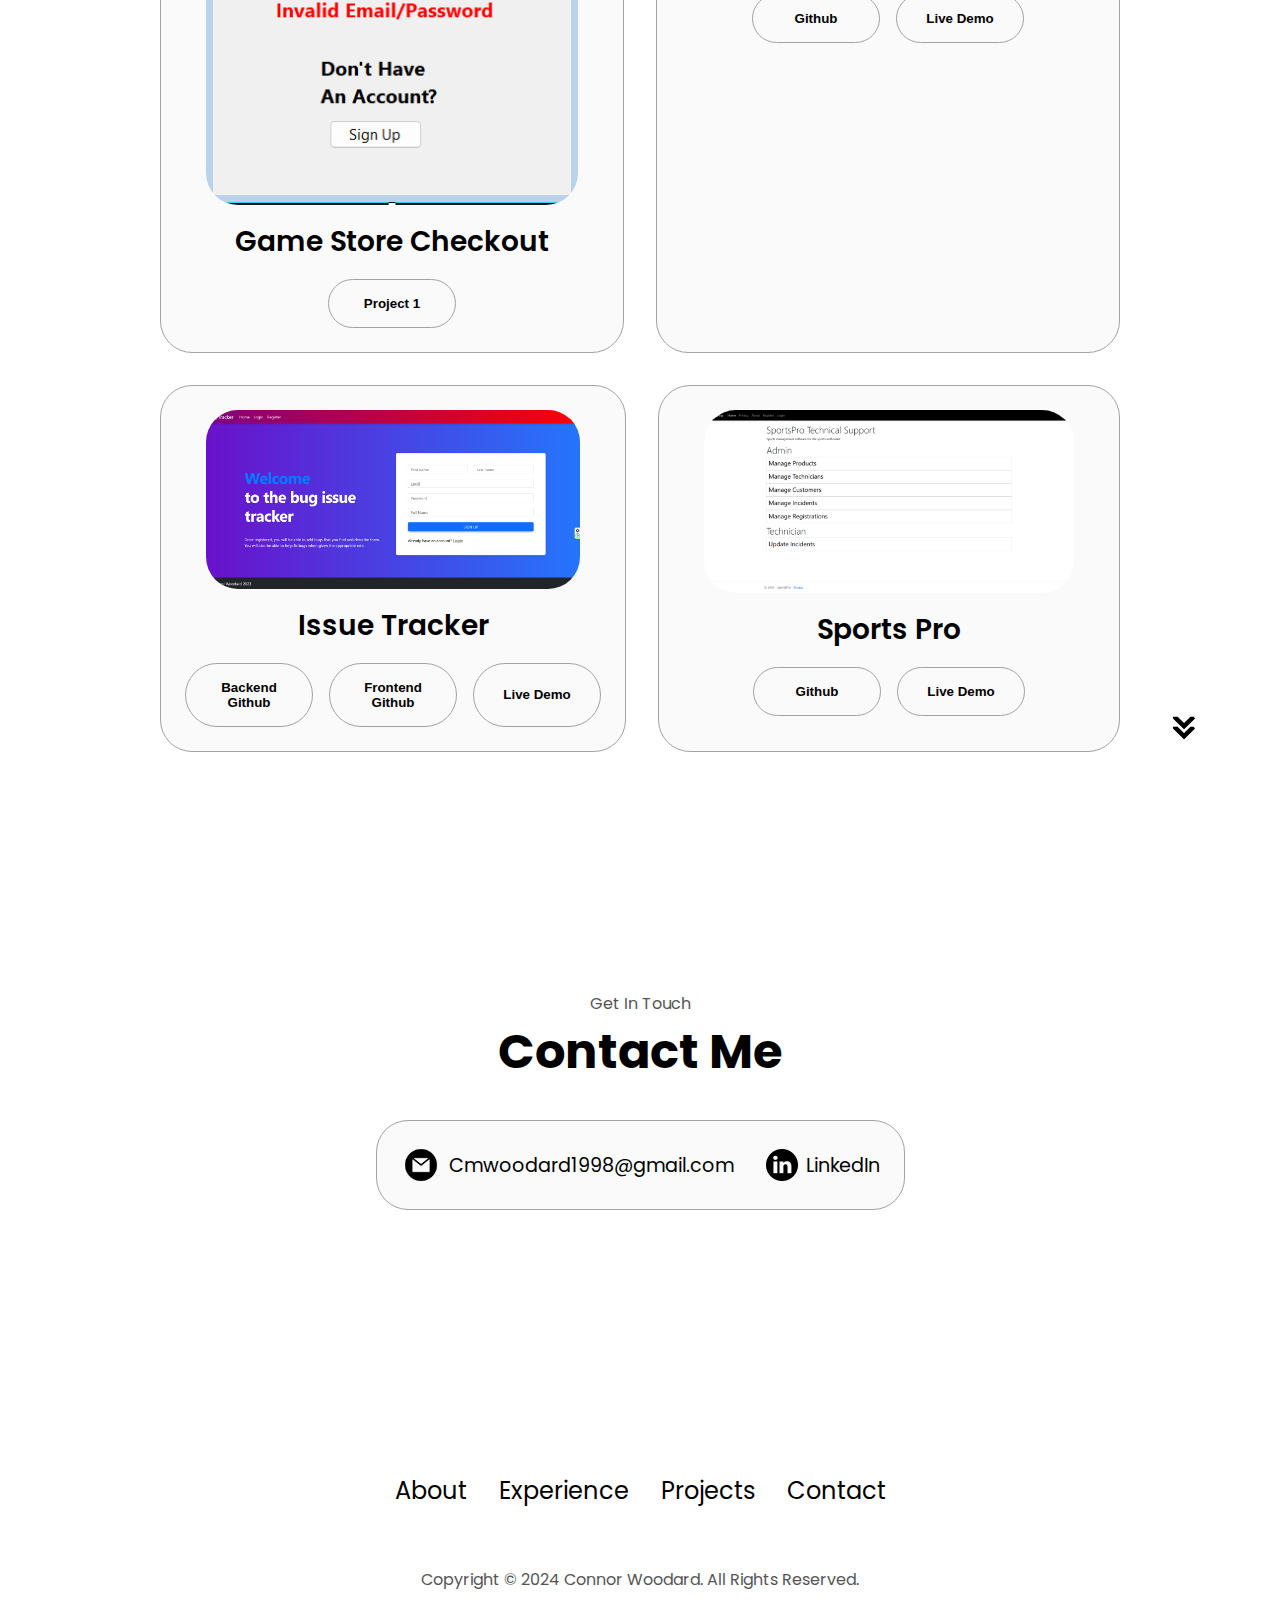
==== commit f00f5ff6: "push" ====
--- a/index.html
+++ b/index.html
@@ -204,8 +204,8 @@
           <h2 class="experience-sub-title project-title">Game Store Checkout</h2>
           <div class="btn-container">
             <button class="btn btn-color-2 project-btn"
-              onclick="location.href='https://github.com/ConnorWoodard/GameNite2023'">
-              Github
+              onclick="location.href='./project1.html'">
+              Project 1
             </button>
           </div>
         </div>
--- a/style.css
+++ b/style.css
@@ -430,4 +430,62 @@
 
 footer p {
   text-align: center;
-}+}
+
+/* Project Info */
+#project-info {
+  display: flex;
+  justify-content: center;
+  flex-direction: column; /* Align content vertically */
+  gap: 2rem;
+  height: auto; /* Remove fixed height */
+}
+
+.project-info p {
+  font-size: 1.5rem;
+}
+
+#screenshots {
+  border-radius: 2rem;
+  width: 90%;
+  height: 90%;
+}
+
+/* Problem Solved */
+#problem-solved {
+  display: flex;
+  justify-content: center;
+  flex-direction: column; /* Align content vertically */
+  gap: 2rem;
+  height: auto; /* Remove fixed height */
+}
+
+.problem-solved p {
+  font-size: 1.5rem;
+}
+
+/* Technologies Used */
+#technologies-used {
+  display: flex;
+  justify-content: center;
+  flex-direction: column; /* Align content vertically */
+  gap: 2rem;
+  height: auto; /* Remove fixed height */
+}
+
+.technologies-used p {
+  font-size: 1.5rem;
+}
+
+/* Header */
+#project-header {
+  text-align: center; /* Center-align text */
+  padding: 2rem 0; /* Add padding for spacing */
+  background-color: #f0f0f0; /* Add background color */
+  border-bottom: 1px solid #ccc; /* Add border */
+}
+
+#project-header h1 {
+  font-size: 2rem; /* Adjust font size */
+  color: #333; /* Adjust text color */
+}
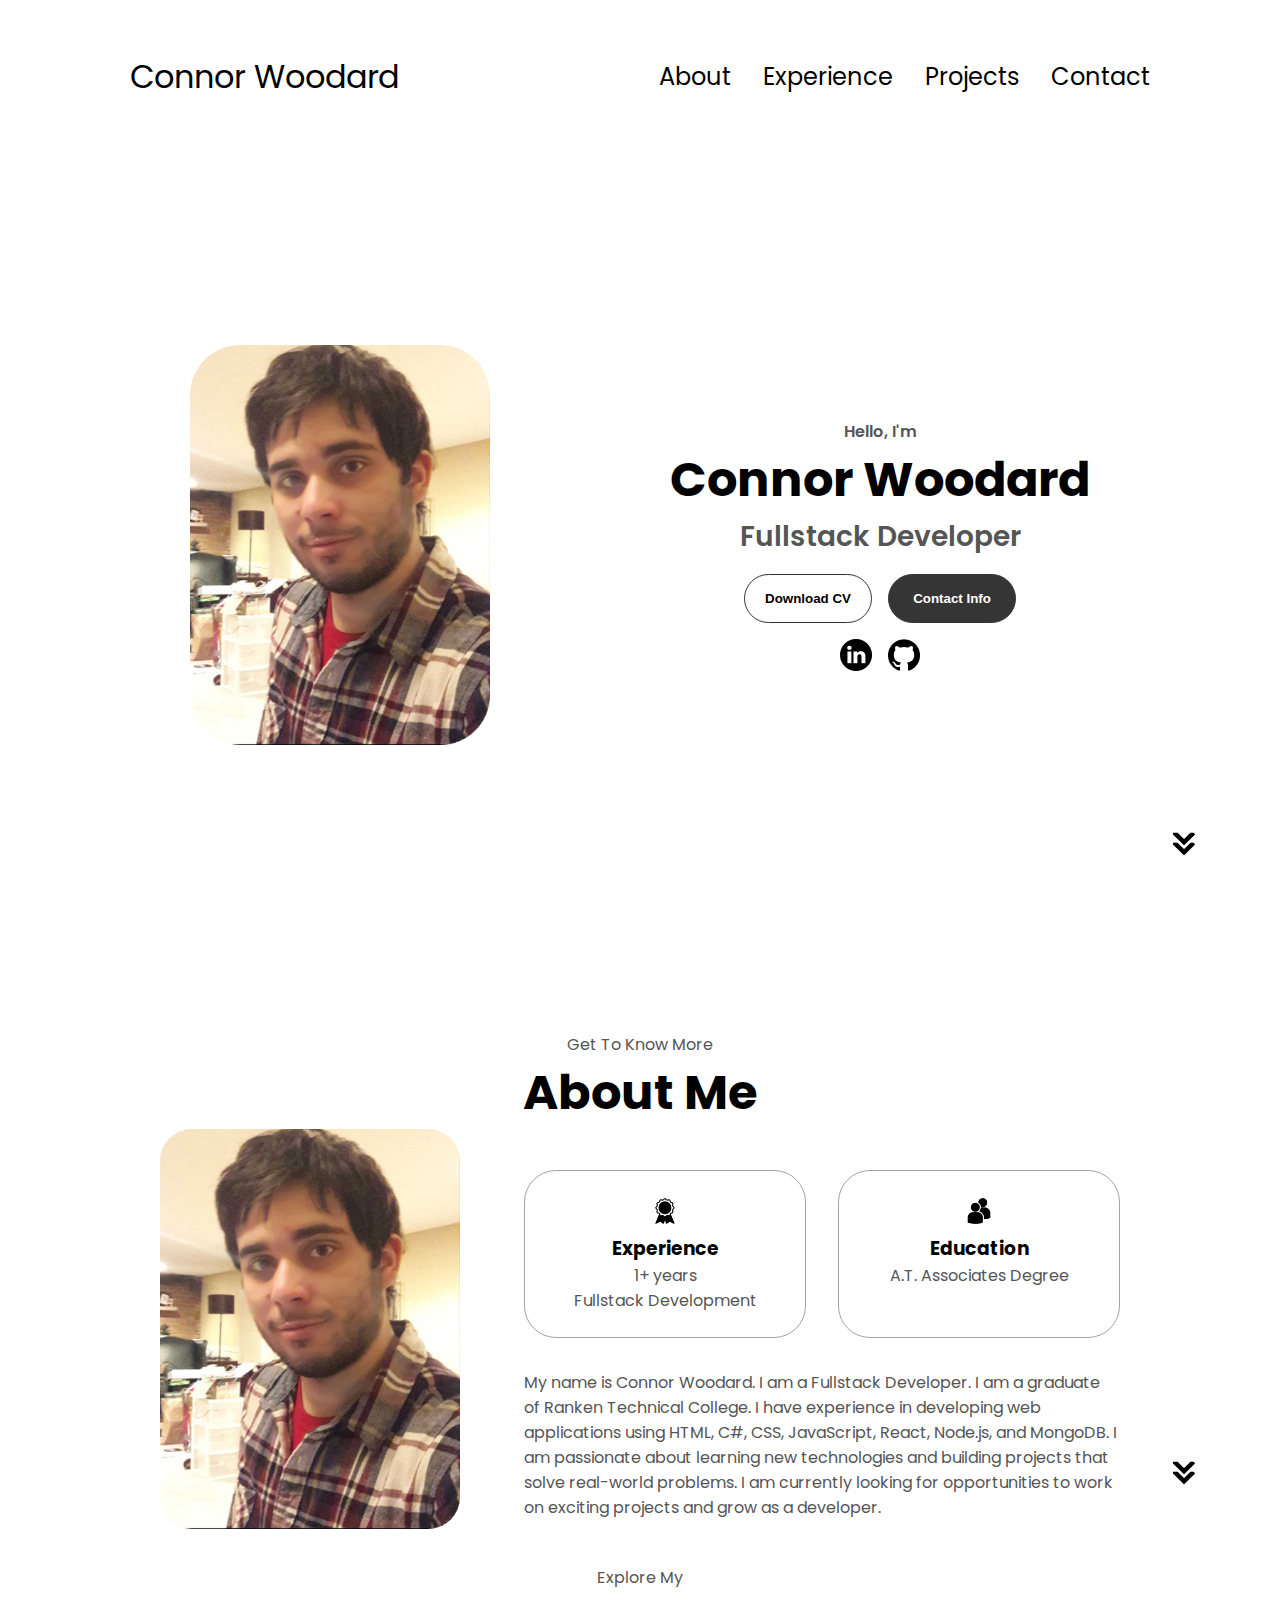
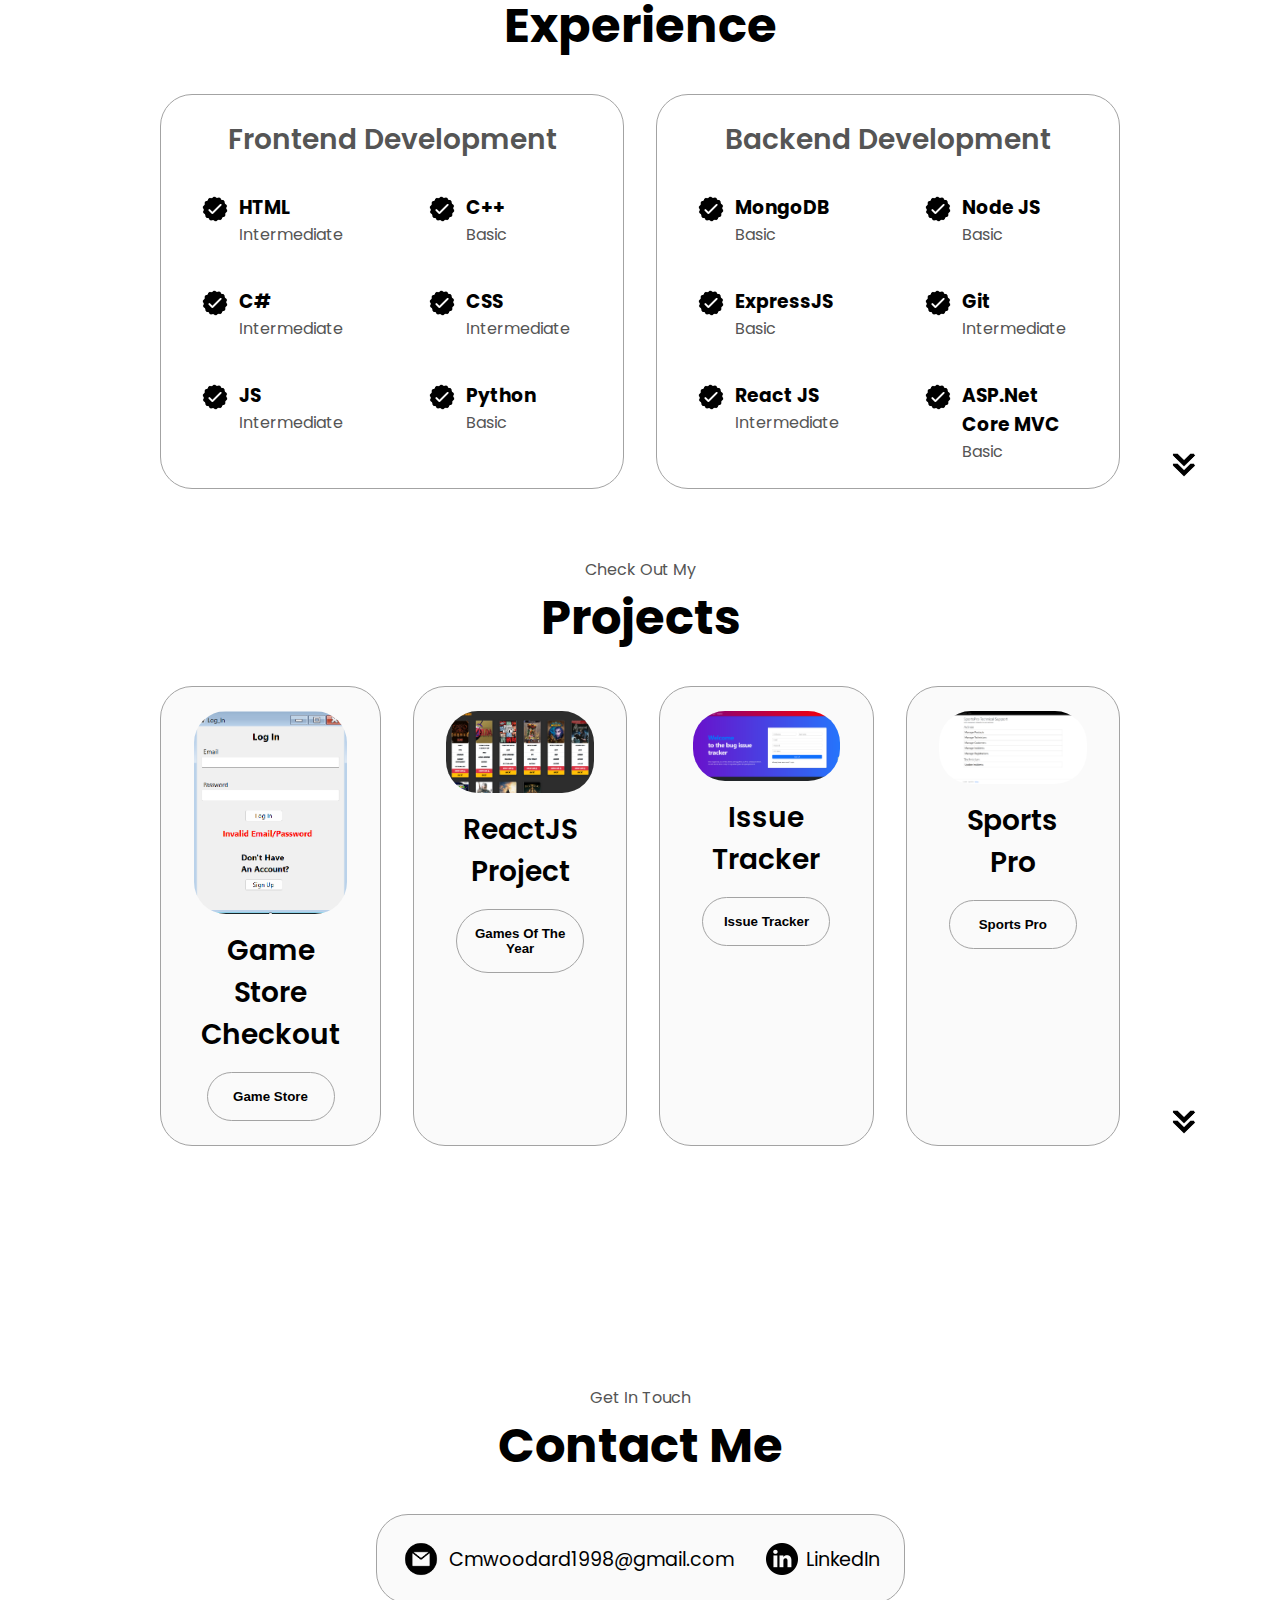
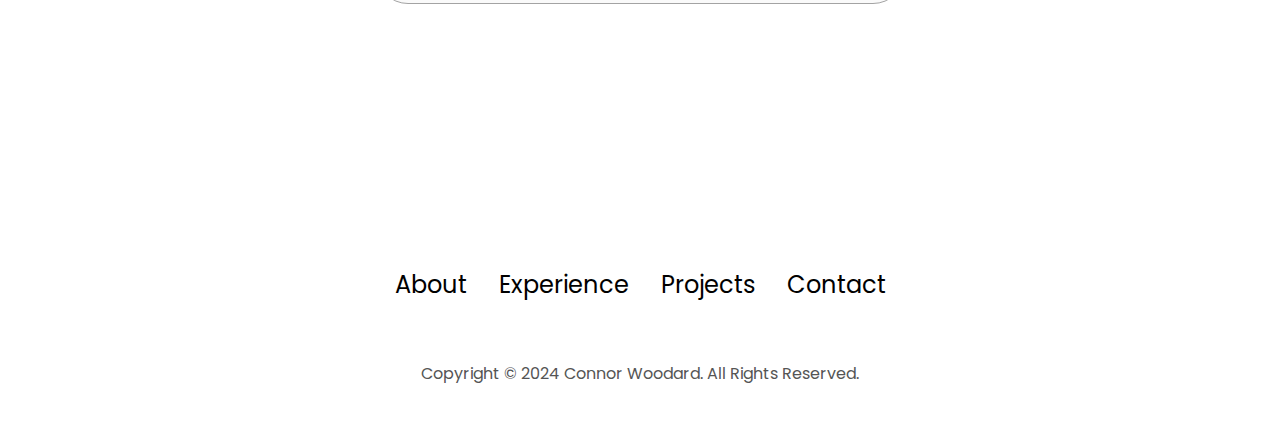
==== commit 67fc143c: "push" ====
--- a/index.html
+++ b/index.html
@@ -205,7 +205,7 @@
           <div class="btn-container">
             <button class="btn btn-color-2 project-btn"
               onclick="location.href='./project1.html'">
-              Project 1
+              Game Store
             </button>
           </div>
         </div>
@@ -216,12 +216,8 @@
           <h2 class="experience-sub-title project-title">ReactJS Project</h2>
           <div class="btn-container">
             <button class="btn btn-color-2 project-btn"
-              onclick="location.href='https://github.com/ConnorWoodard/react-final'">
-              Github
-            </button>
-            <button class="btn btn-color-2 project-btn"
-              onclick="location.href='https://connorwoodard.github.io/react-final/'">
-              Live Demo
+              onclick="location.href='./project2.html'">
+              Games Of The Year
             </button>
           </div>
         </div>
@@ -232,16 +228,8 @@
           <h2 class="experience-sub-title project-title">Issue Tracker</h2>
           <div class="btn-container">
             <button class="btn btn-color-2 project-btn"
-              onclick="location.href='https://github.com/ConnorWoodard/issue-tracker-backend'">
-              Backend Github
-            </button>
-            <button class="btn btn-color-2 project-btn"
-              onclick="location.href='https://github.com/ConnorWoodard/issue-tracker-react'">
-              Frontend Github
-            </button>
-            <button class="btn btn-color-2 project-btn"
-              onclick="location.href='https://woodard-issuetracker-frontend.uc.r.appspot.com/'">
-              Live Demo
+              onclick="location.href='./project3.html'">
+              Issue Tracker
             </button>
           </div>
         </div>
@@ -252,12 +240,8 @@
           <h2 class="experience-sub-title project-title">Sports Pro</h2>
           <div class="btn-container">
             <button class="btn btn-color-2 project-btn"
-              onclick="location.href='https://github.com/ConnorWoodard/FinalProject'">
-              Github
-            </button>
-            <button class="btn btn-color-2 project-btn"
-              onclick="location.href='https://woodardsportspro.azurewebsites.net/'">
-              Live Demo
+              onclick="location.href='./project4.html'">
+              Sports Pro
             </button>
           </div>
         </div>
--- a/style.css
+++ b/style.css
@@ -150,7 +150,6 @@
 
 section {
   padding-top: 4vh;
-  height: 96vh;
   margin: 0 10rem;
   box-sizing: border-box;
   min-height: fit-content;
@@ -489,3 +488,18 @@
   font-size: 2rem; /* Adjust font size */
   color: #333; /* Adjust text color */
 }
+
+.project1 {
+  min-height: calc(100vh - 156px); /* Adjust based on your header and footer height */
+  /* 156px is estimated total height of header and footer */
+}
+
+#project-info,
+#problem-solved,
+#technologies-used {
+  display: flex;
+  justify-content: center;
+  flex-direction: column; /* Change flex direction to column */
+  gap: 2rem;
+  padding-bottom: 4rem; /* Add padding to separate sections */
+}--- a/mediaqueries.css
+++ b/mediaqueries.css
@@ -55,10 +55,11 @@
     height: 40vh;
   }
 
-  /* #profile {
-    height: 83vh;
-    margin-bottom: 0;
-  } */
+  #project-info,
+  #problem-solved,
+  #technologies-used {
+    align-items: center; /* Center-align content on smaller screens */
+  }
 
   article {
     font-size: 1rem;
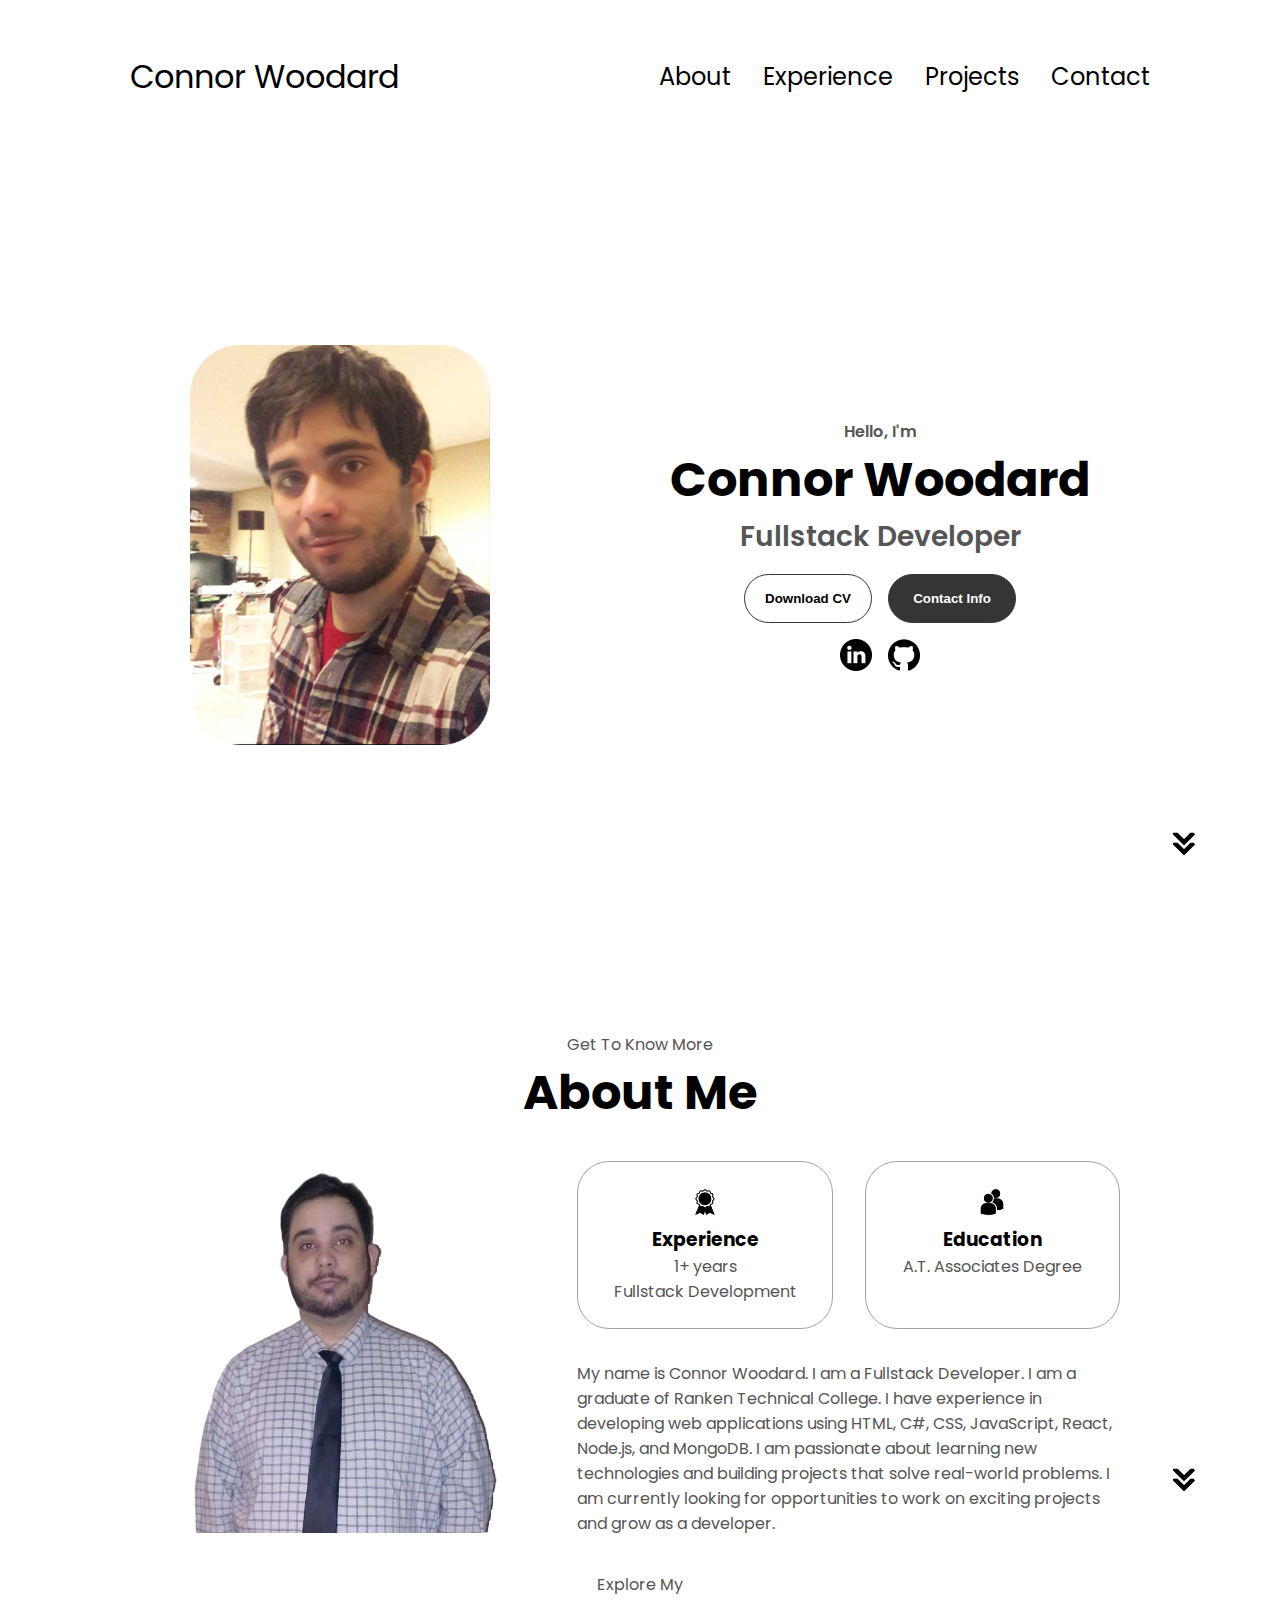
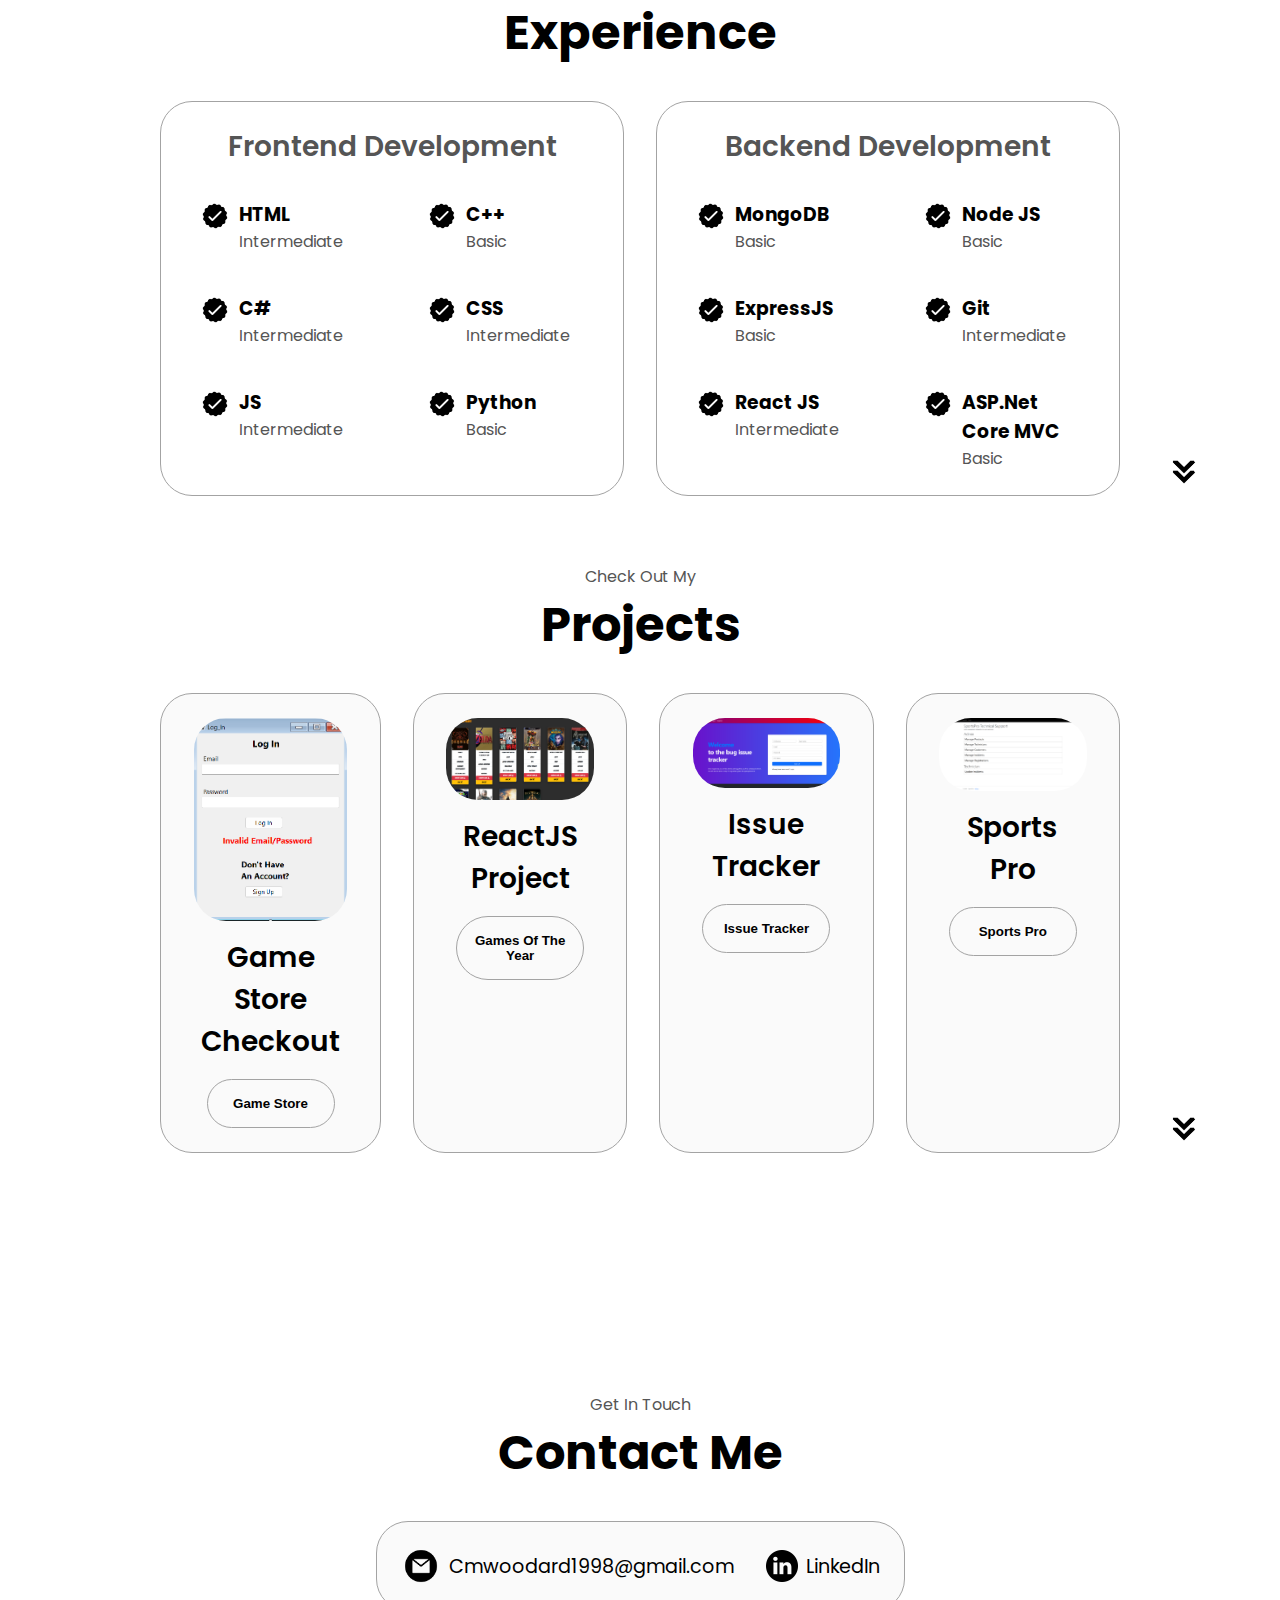
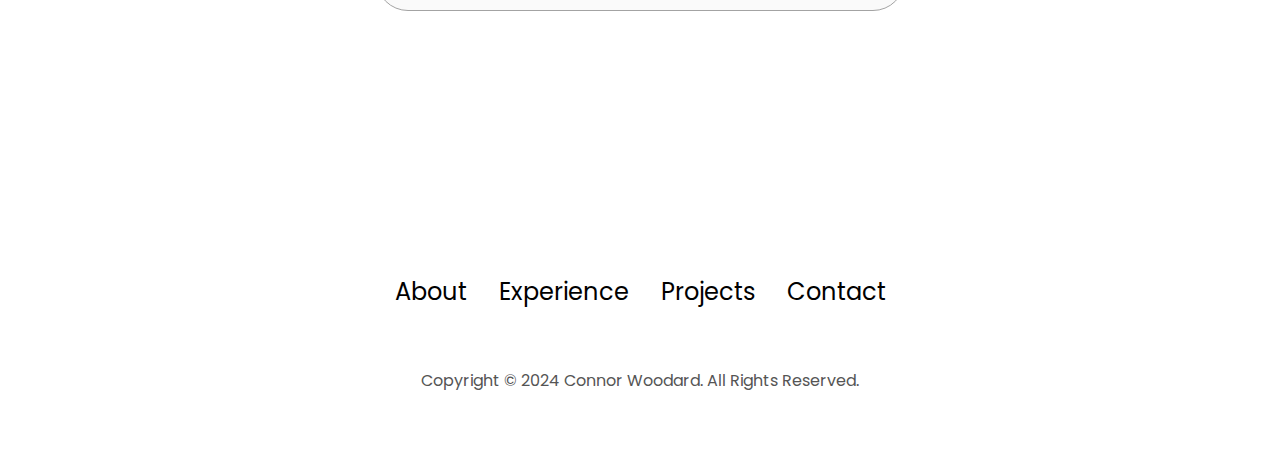
==== commit 0b784ef0: "headshot" ====
--- a/index.html
+++ b/index.html
@@ -63,7 +63,7 @@
     <h1 class="title">About Me</h1>
     <div class="section-container">
       <div class="section_pic-container">
-        <img src="./assets/me2.png" alt="Connor Woodard" class="about-pic">
+        <img src="./assets/1000004958.jpg" alt="Connor Woodard" class="about-pic">
       </div>
       <div class="about-details-container">
         <div class="about-containers">
